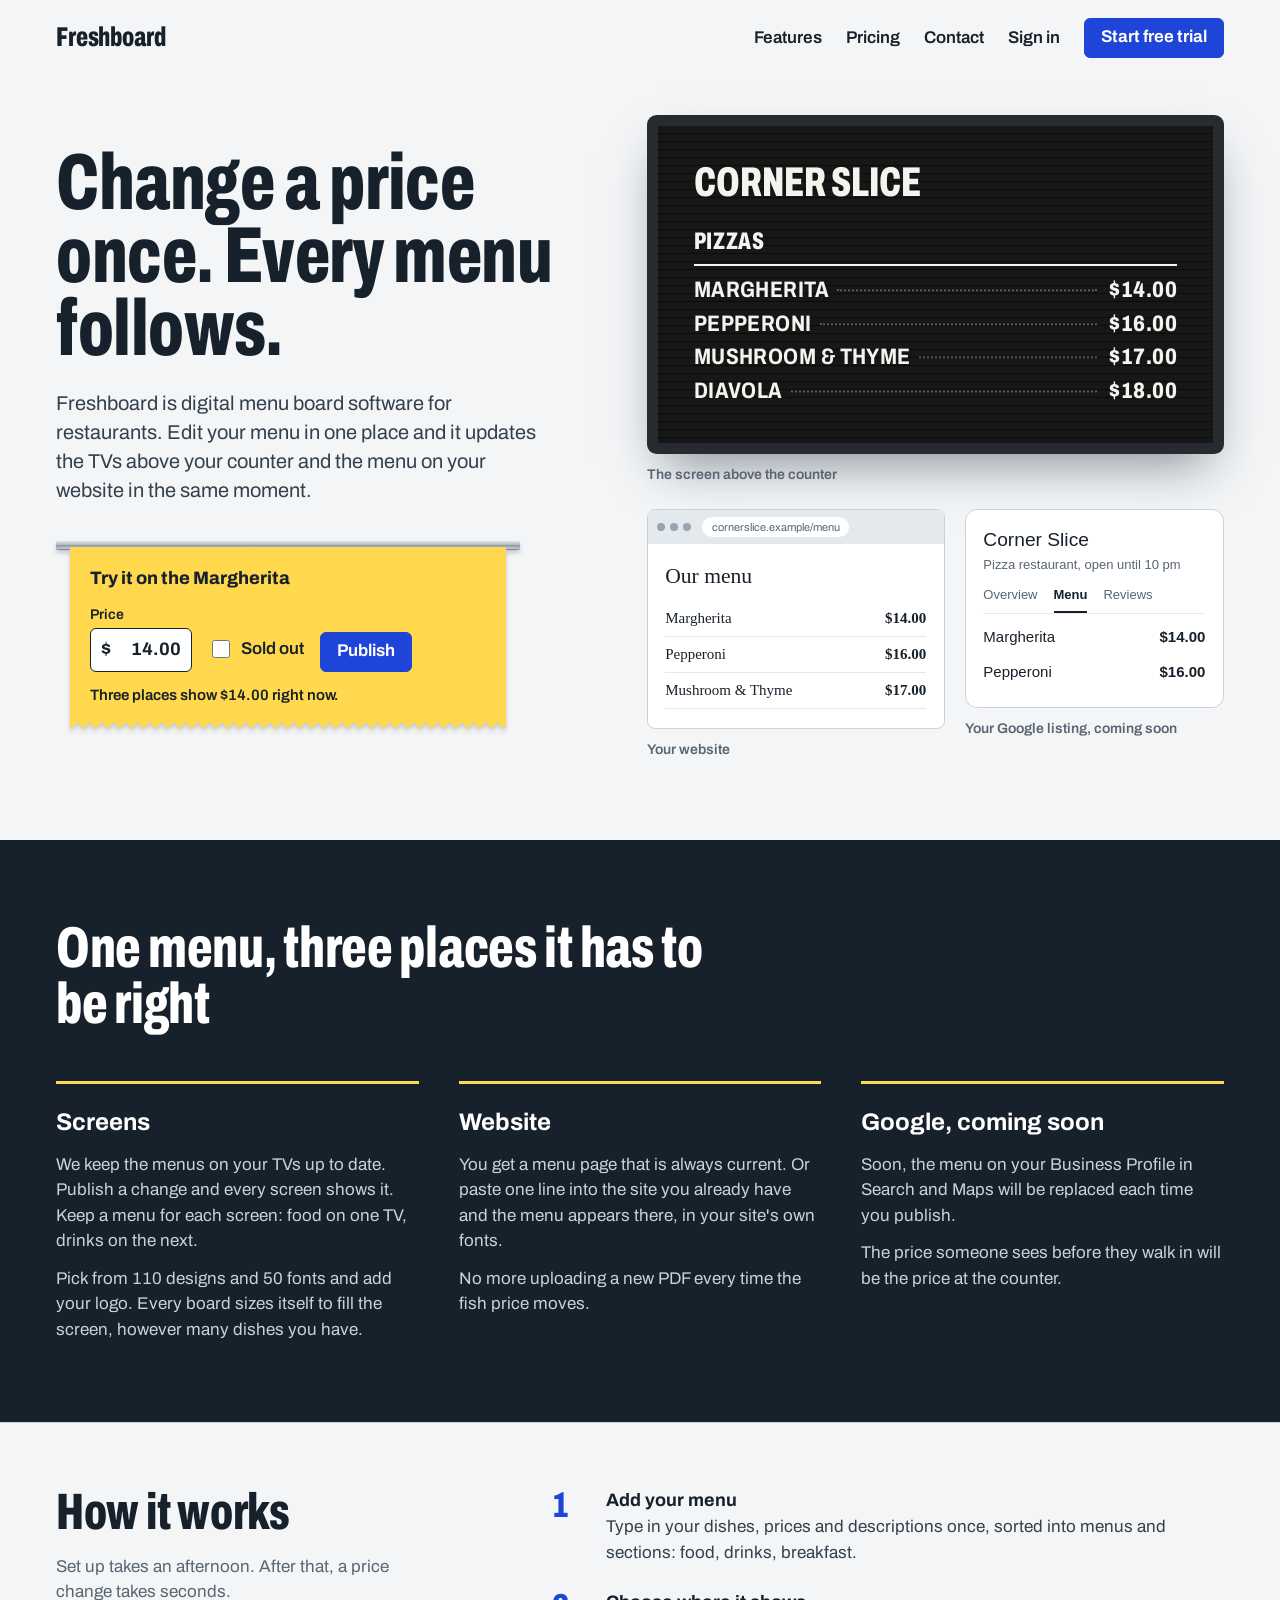
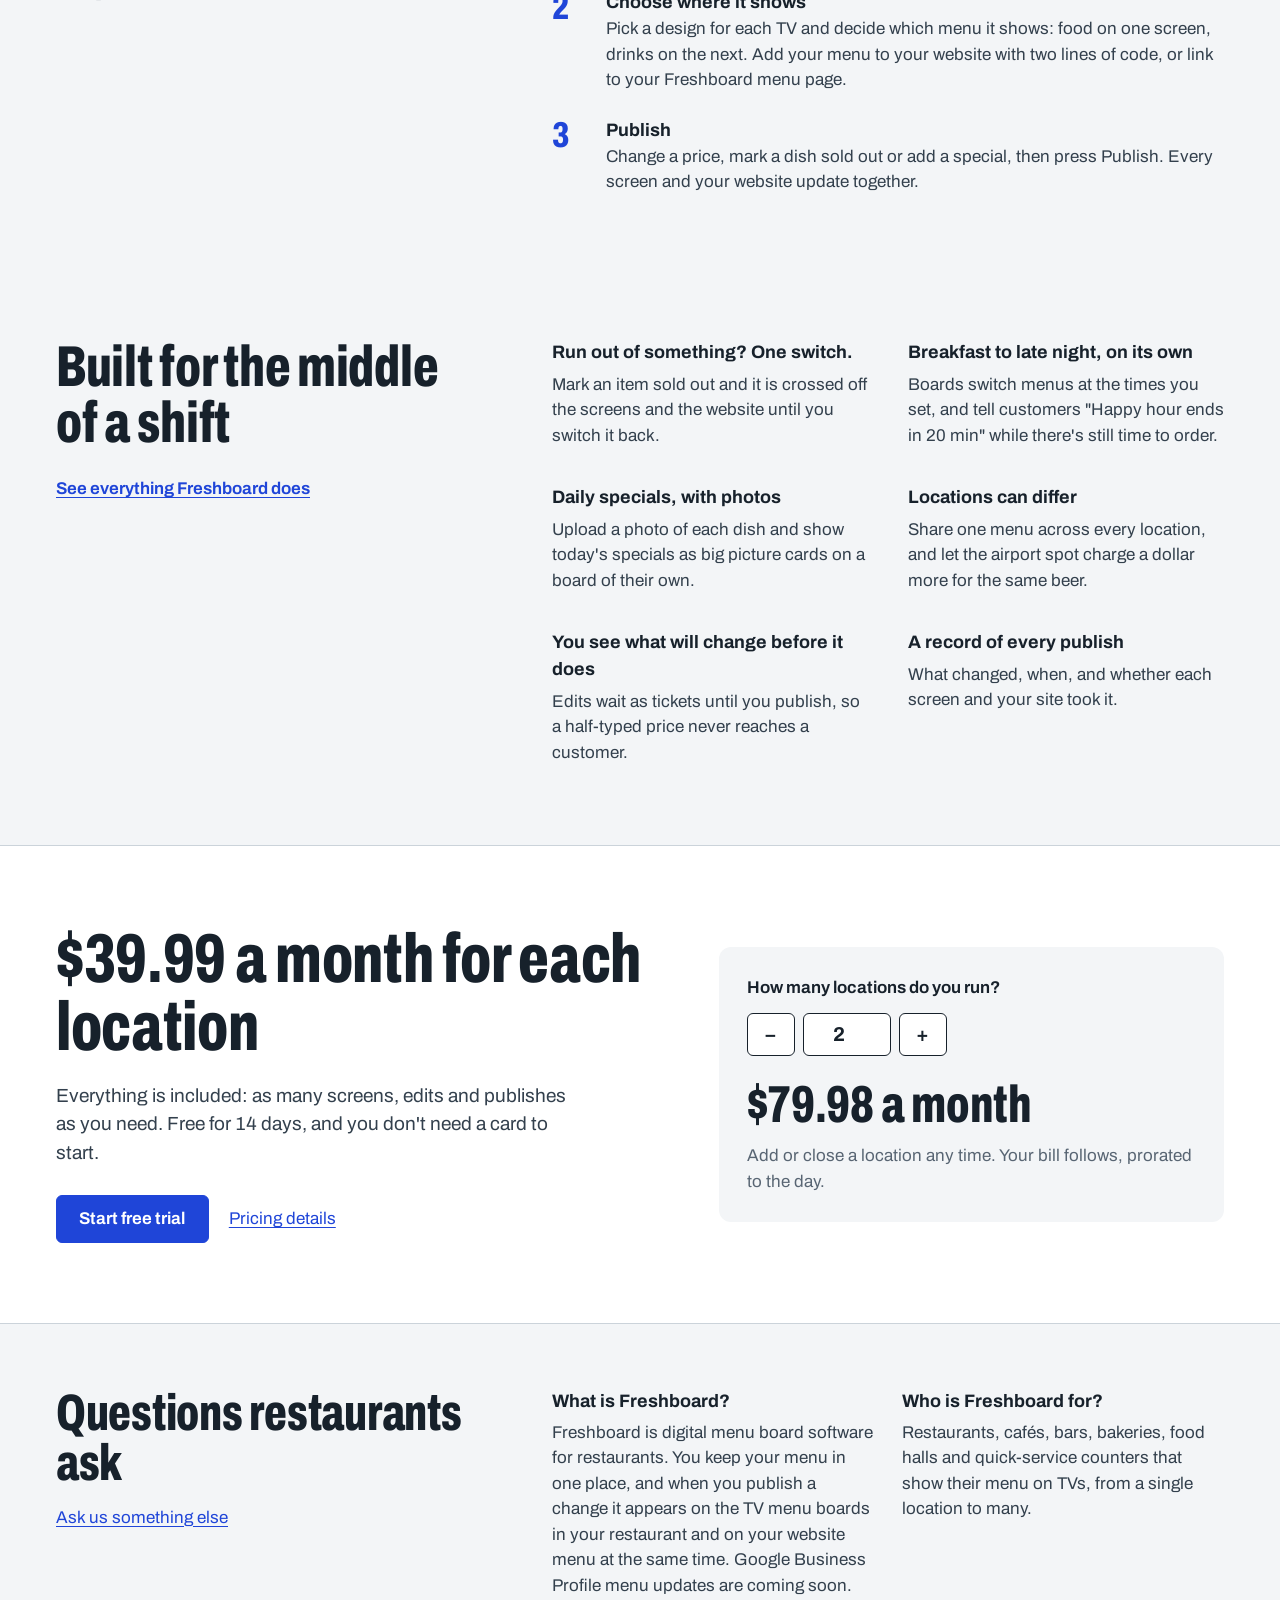
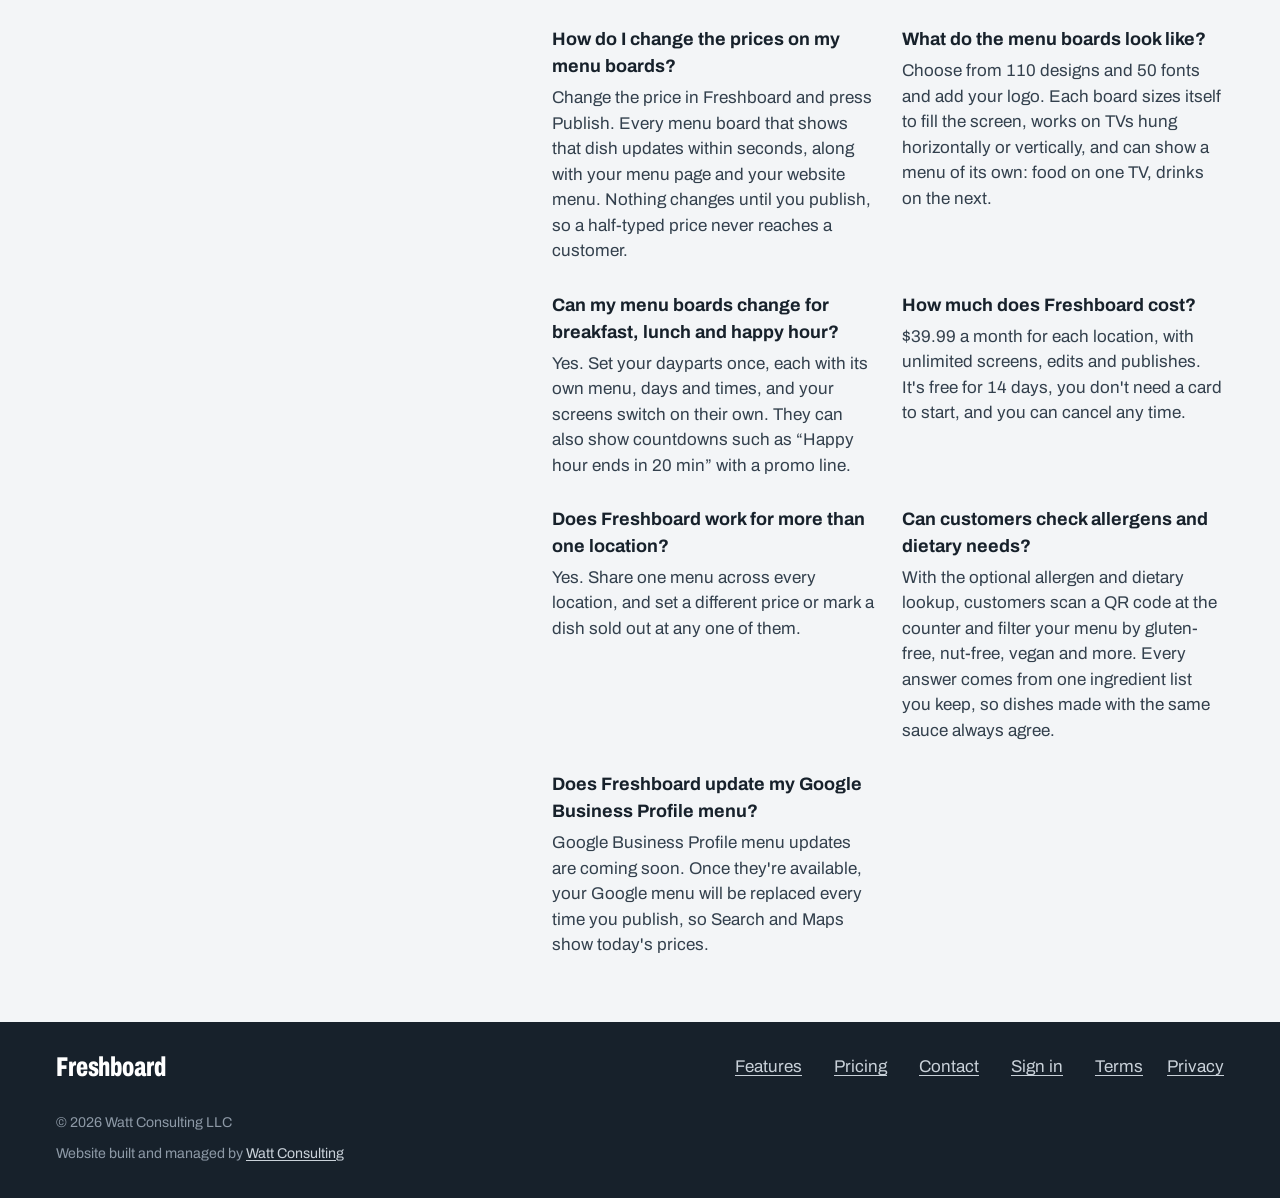
==== index.html @ 60b73bc0 "Footer: website built and managed by Watt Consulting" ====
<!doctype html>
<html lang="en">
<head>
  <meta charset="utf-8">
  <meta name="viewport" content="width=device-width, initial-scale=1">
  <title>Freshboard: Digital Menu Board Software for Restaurants</title>
  <meta name="description" content="Freshboard is digital menu board software for restaurants. Edit your menu once and your TV menu boards and website menu update together. Free for 14 days.">
  <meta name="robots" content="index, follow, max-image-preview:large, max-snippet:-1">
  <link rel="canonical" href="https://freshboard.org/">
  <meta name="theme-color" content="#17212B">
  <meta property="og:type" content="website">
  <meta property="og:site_name" content="Freshboard">
  <meta property="og:locale" content="en_US">
  <meta property="og:url" content="https://freshboard.org/">
  <meta property="og:title" content="Freshboard: Digital Menu Board Software for Restaurants">
  <meta property="og:description" content="Freshboard is digital menu board software for restaurants. Edit your menu once and your TV menu boards and website menu update together. Free for 14 days.">
  <meta property="og:image" content="https://freshboard.org/og-image.png">
  <meta property="og:image:width" content="1200">
  <meta property="og:image:height" content="630">
  <meta property="og:image:alt" content="Freshboard. Change a price once. Every menu follows. Digital menu board software for restaurants.">
  <meta name="twitter:card" content="summary_large_image">
  <meta name="twitter:title" content="Freshboard: Digital Menu Board Software for Restaurants">
  <meta name="twitter:description" content="Freshboard is digital menu board software for restaurants. Edit your menu once and your TV menu boards and website menu update together. Free for 14 days.">
  <meta name="twitter:image" content="https://freshboard.org/og-image.png">
  <link rel="icon" href="/favicon.svg" type="image/svg+xml">
  <link rel="icon" href="/favicon-48.png" type="image/png" sizes="48x48">
  <link rel="apple-touch-icon" href="/apple-touch-icon.png">
  <link rel="preconnect" href="https://fonts.googleapis.com">
  <link rel="preconnect" href="https://fonts.gstatic.com" crossorigin>
  <link href="https://fonts.googleapis.com/css2?family=Archivo:wdth,wght@62..125,100..900&display=swap" rel="stylesheet">
  <link rel="stylesheet" href="/styles.css?v=20261019b">
  <script type="application/ld+json">
{
 "@context": "https://schema.org",
 "@graph": [
  {
   "@type": [
    "WebPage",
    "FAQPage"
   ],
   "@id": "https://freshboard.org/#webpage",
   "url": "https://freshboard.org/",
   "name": "Freshboard: Digital Menu Board Software for Restaurants",
   "description": "Freshboard is digital menu board software for restaurants. Edit your menu once and your TV menu boards and website menu update together. Free for 14 days.",
   "isPartOf": {
    "@id": "https://freshboard.org/#website"
   },
   "inLanguage": "en-US",
   "mainEntity": [
    {
     "@type": "Question",
     "name": "What is Freshboard?",
     "acceptedAnswer": {
      "@type": "Answer",
      "text": "Freshboard is digital menu board software for restaurants. You keep your menu in one place, and when you publish a change it appears on the TV menu boards in your restaurant and on your website menu at the same time. Google Business Profile menu updates are coming soon."
     }
    },
    {
     "@type": "Question",
     "name": "Who is Freshboard for?",
     "acceptedAnswer": {
      "@type": "Answer",
      "text": "Restaurants, cafés, bars, bakeries, food halls and quick-service counters that show their menu on TVs, from a single location to many."
     }
    },
    {
     "@type": "Question",
     "name": "How do I change the prices on my menu boards?",
     "acceptedAnswer": {
      "@type": "Answer",
      "text": "Change the price in Freshboard and press Publish. Every menu board that shows that dish updates within seconds, along with your menu page and your website menu. Nothing changes until you publish, so a half-typed price never reaches a customer."
     }
    },
    {
     "@type": "Question",
     "name": "What do the menu boards look like?",
     "acceptedAnswer": {
      "@type": "Answer",
      "text": "Choose from 110 designs and 50 fonts and add your logo. Each board sizes itself to fill the screen, works on TVs hung horizontally or vertically, and can show a menu of its own: food on one TV, drinks on the next."
     }
    },
    {
     "@type": "Question",
     "name": "Can my menu boards change for breakfast, lunch and happy hour?",
     "acceptedAnswer": {
      "@type": "Answer",
      "text": "Yes. Set your dayparts once, each with its own menu, days and times, and your screens switch on their own. They can also show countdowns such as “Happy hour ends in 20 min” with a promo line."
     }
    },
    {
     "@type": "Question",
     "name": "How much does Freshboard cost?",
     "acceptedAnswer": {
      "@type": "Answer",
      "text": "$39.99 a month for each location, with unlimited screens, edits and publishes. It's free for 14 days, you don't need a card to start, and you can cancel any time."
     }
    },
    {
     "@type": "Question",
     "name": "Does Freshboard work for more than one location?",
     "acceptedAnswer": {
      "@type": "Answer",
      "text": "Yes. Share one menu across every location, and set a different price or mark a dish sold out at any one of them."
     }
    },
    {
     "@type": "Question",
     "name": "Can customers check allergens and dietary needs?",
     "acceptedAnswer": {
      "@type": "Answer",
      "text": "With the optional allergen and dietary lookup, customers scan a QR code at the counter and filter your menu by gluten-free, nut-free, vegan and more. Every answer comes from one ingredient list you keep, so dishes made with the same sauce always agree."
     }
    },
    {
     "@type": "Question",
     "name": "Does Freshboard update my Google Business Profile menu?",
     "acceptedAnswer": {
      "@type": "Answer",
      "text": "Google Business Profile menu updates are coming soon. Once they're available, your Google menu will be replaced every time you publish, so Search and Maps show today's prices."
     }
    }
   ],
   "about": {
    "@id": "https://freshboard.org/#software"
   }
  },
  {
   "@type": "Organization",
   "@id": "https://freshboard.org/#organization",
   "name": "Freshboard",
   "legalName": "Watt Consulting LLC",
   "url": "https://freshboard.org/",
   "logo": "https://freshboard.org/icon-512.png",
   "email": "ryan@wattconsulting.net",
   "address": {
    "@type": "PostalAddress",
    "addressRegion": "WA",
    "addressCountry": "US"
   },
   "contactPoint": {
    "@type": "ContactPoint",
    "contactType": "customer support",
    "email": "ryan@wattconsulting.net",
    "availableLanguage": "en"
   }
  },
  {
   "@type": "WebSite",
   "@id": "https://freshboard.org/#website",
   "url": "https://freshboard.org/",
   "name": "Freshboard",
   "inLanguage": "en-US",
   "publisher": {
    "@id": "https://freshboard.org/#organization"
   }
  },
  {
   "@type": "SoftwareApplication",
   "@id": "https://freshboard.org/#software",
   "name": "Freshboard",
   "url": "https://freshboard.org/",
   "applicationCategory": "BusinessApplication",
   "applicationSubCategory": "Digital menu board software",
   "operatingSystem": "Web browser",
   "installUrl": "https://app.freshboard.org/app?signup",
   "description": "Digital menu board software for restaurants: edit your menu once and publish it to your TV menu boards and your website together.",
   "featureList": [
    "Menu boards on any TV, horizontal or vertical",
    "110 designs and 50 fonts, with your logo",
    "Breakfast, lunch, happy hour and late-night dayparts with countdowns",
    "Daily specials boards with photos",
    "Website menu page and embed",
    "Different prices and sold-out items per location",
    "Allergen and dietary lookup by QR code (add-on)",
    "Menu A/B testing on screens (add-on)",
    "Social post drafting (add-on)",
    "Google Business Profile menu updates (coming soon)"
   ],
   "offers": [
    {
     "@type": "Offer",
     "name": "Freshboard, per location",
     "price": "39.99",
     "priceCurrency": "USD",
     "url": "https://freshboard.org/pricing.html",
     "description": "Per location, billed monthly, after a 14-day free trial with no card needed. Unlimited screens, edits and publishes.",
     "priceSpecification": {
      "@type": "UnitPriceSpecification",
      "price": "39.99",
      "priceCurrency": "USD",
      "billingDuration": "P1M",
      "unitText": "location"
     }
    }
   ],
   "publisher": {
    "@id": "https://freshboard.org/#organization"
   }
  }
 ]
}
  </script>
</head>
<body>
  <header class="site-head">
    <div class="wrap">
      <a class="brand display" href="/">Freshboard</a>
      <nav aria-label="Main">
        <a href="/features.html">Features</a>
        <a href="/pricing.html">Pricing</a>
        <a href="/contact.html">Contact</a>
        <a href="https://app.freshboard.org/app">Sign in</a>
        <a class="btn btn-primary" href="https://app.freshboard.org/app?signup">Start free trial</a>
      </nav>
    </div>
  </header>

  <main>
    <section class="hero">
      <div class="wrap hero-grid">
        <div class="hero-copy">
          <h1 class="display">Change a price once. Every menu follows.</h1>
          <p class="hero-lede">Freshboard is digital menu board software for restaurants. Edit your menu in one place and it updates the TVs above your counter and the menu on your website in the same moment.</p>

          <form class="try" id="try">
            <div class="try-rail" aria-hidden="true"></div>
            <div class="try-ticket">
              <h2>Try it on the Margherita</h2>
              <div class="try-fields">
                <label class="try-price">
                  <span>Price</span>
                  <span class="try-box"><span aria-hidden="true">$</span><input id="try-price" inputmode="decimal" value="14.00" autocomplete="off"></span>
                </label>
                <label class="try-check"><input type="checkbox" id="try-out"> <span>Sold out</span></label>
                <button class="btn btn-primary" type="submit">Publish</button>
              </div>
              <p class="try-status" id="try-status" role="status">Three places show $14.00 right now.</p>
            </div>
          </form>
        </div>

        <div class="stage" aria-label="Preview of the three places a menu appears">
          <figure class="surface tv">
            <div class="tv-screen">
              <p class="tv-head">Corner Slice</p>
              <p class="tv-sec">Pizzas</p>
              <ul>
                <li data-demo="row"><span>Margherita</span><i></i><b data-demo="price">$14.00</b></li>
                <li><span>Pepperoni</span><i></i><b>$16.00</b></li>
                <li><span>Mushroom &amp; Thyme</span><i></i><b>$17.00</b></li>
                <li><span>Diavola</span><i></i><b>$18.00</b></li>
              </ul>
            </div>
            <figcaption>The screen above the counter</figcaption>
          </figure>

          <figure class="surface site">
            <div class="site-frame">
              <div class="site-bar"><span></span><span></span><span></span><em>cornerslice.example/menu</em></div>
              <div class="site-page">
                <p class="site-title">Our menu</p>
                <ul>
                  <li data-demo="row"><span>Margherita</span><b data-demo="price">$14.00</b></li>
                  <li><span>Pepperoni</span><b>$16.00</b></li>
                  <li><span>Mushroom &amp; Thyme</span><b>$17.00</b></li>
                </ul>
              </div>
            </div>
            <figcaption>Your website</figcaption>
          </figure>

          <figure class="surface listing">
            <div class="listing-card">
              <p class="listing-name">Corner Slice</p>
              <p class="listing-kind">Pizza restaurant, open until 10 pm</p>
              <p class="listing-tabs"><span>Overview</span><span class="on">Menu</span><span>Reviews</span></p>
              <ul>
                <li data-demo="row"><span>Margherita</span><b data-demo="price">$14.00</b></li>
                <li><span>Pepperoni</span><b>$16.00</b></li>
              </ul>
            </div>
            <figcaption>Your Google listing, coming soon</figcaption>
          </figure>
        </div>
      </div>
    </section>

    <section class="channels" id="channels">
      <div class="wrap">
        <h2 class="display">One menu, three places it has to be right</h2>
        <div class="channel-grid">
          <article>
            <h3>Screens</h3>
            <p>We keep the menus on your TVs up to date. Publish a change and every screen shows it. Keep a menu for each screen: food on one TV, drinks on the next.</p>
            <p>Pick from 110 designs and 50 fonts and add your logo. Every board sizes itself to fill the screen, however many dishes you have.</p>
          </article>
          <article>
            <h3>Website</h3>
            <p>You get a menu page that is always current. Or paste one line into the site you already have and the menu appears there, in your site's own fonts.</p>
            <p>No more uploading a new PDF every time the fish price moves.</p>
          </article>
          <article>
            <h3>Google, coming soon</h3>
            <p>Soon, the menu on your Business Profile in Search and Maps will be replaced each time you publish.</p>
            <p>The price someone sees before they walk in will be the price at the counter.</p>
          </article>
        </div>
      </div>
    </section>

    <section class="topic how" id="how-it-works">
      <div class="wrap topic-grid">
        <div>
          <h2 class="display">How it works</h2>
          <p class="aside">Set up takes an afternoon. After that, a price change takes seconds.</p>
        </div>
        <ol class="steps">
          <li><strong>Add your menu</strong><span>Type in your dishes, prices and descriptions once, sorted into menus and sections: food, drinks, breakfast.</span></li>
          <li><strong>Choose where it shows</strong><span>Pick a design for each TV and decide which menu it shows: food on one screen, drinks on the next. Add your menu to your website with two lines of code, or link to your Freshboard menu page.</span></li>
          <li><strong>Publish</strong><span>Change a price, mark a dish sold out or add a special, then press Publish. Every screen and your website update together.</span></li>
        </ol>
      </div>
    </section>

    <section class="details">
      <div class="wrap details-grid">
        <div>
          <h2 class="display">Built for the middle of a shift</h2>
          <p class="details-more"><a href="/features.html">See everything Freshboard does</a></p>
        </div>
        <dl>
          <div>
            <dt>Run out of something? One switch.</dt>
            <dd>Mark an item sold out and it is crossed off the screens and the website until you switch it back.</dd>
          </div>
          <div>
            <dt>Breakfast to late night, on its own</dt>
            <dd>Boards switch menus at the times you set, and tell customers "Happy hour ends in 20 min" while there's still time to order.</dd>
          </div>
          <div>
            <dt>Daily specials, with photos</dt>
            <dd>Upload a photo of each dish and show today's specials as big picture cards on a board of their own.</dd>
          </div>
          <div>
            <dt>Locations can differ</dt>
            <dd>Share one menu across every location, and let the airport spot charge a dollar more for the same beer.</dd>
          </div>
          <div>
            <dt>You see what will change before it does</dt>
            <dd>Edits wait as tickets until you publish, so a half-typed price never reaches a customer.</dd>
          </div>
          <div>
            <dt>A record of every publish</dt>
            <dd>What changed, when, and whether each screen and your site took it.</dd>
          </div>
        </dl>
      </div>
    </section>

    <section class="pricing" id="pricing">
      <div class="wrap pricing-grid">
        <div>
          <h2 class="display">$39.99 a month for each location</h2>
          <p class="pricing-lede">Everything is included: as many screens, edits and publishes as you need. Free for 14 days, and you don't need a card to start.</p>
          <div class="pricing-actions">
            <a class="btn btn-primary btn-large" href="https://app.freshboard.org/app?signup">Start free trial</a>
            <a href="/pricing.html">Pricing details</a>
          </div>
        </div>
        <div class="calc">
          <label for="calc-count">How many locations do you run?</label>
          <div class="calc-row">
            <button type="button" class="btn" id="calc-less" aria-label="One fewer location">&minus;</button>
            <input id="calc-count" type="number" min="1" max="500" value="2" inputmode="numeric">
            <button type="button" class="btn" id="calc-more" aria-label="One more location">+</button>
          </div>
          <p class="calc-total display" id="calc-total" role="status"></p>
          <p class="muted">Add or close a location any time. Your bill follows, prorated to the day.</p>
        </div>
      </div>
    </section>
    <section class="topic faq" id="questions">
      <div class="wrap topic-grid">
        <div>
          <h2 class="display">Questions restaurants ask</h2>
          <p class="aside"><a href="/contact.html">Ask us something else</a></p>
        </div>
        <dl>
          <div>
            <dt>What is Freshboard?</dt>
            <dd>Freshboard is digital menu board software for restaurants. You keep your menu in one place, and when you publish a change it appears on the TV menu boards in your restaurant and on your website menu at the same time. Google Business Profile menu updates are coming soon.</dd>
          </div>
          <div>
            <dt>Who is Freshboard for?</dt>
            <dd>Restaurants, cafés, bars, bakeries, food halls and quick-service counters that show their menu on TVs, from a single location to many.</dd>
          </div>
          <div>
            <dt>How do I change the prices on my menu boards?</dt>
            <dd>Change the price in Freshboard and press Publish. Every menu board that shows that dish updates within seconds, along with your menu page and your website menu. Nothing changes until you publish, so a half-typed price never reaches a customer.</dd>
          </div>
          <div>
            <dt>What do the menu boards look like?</dt>
            <dd>Choose from 110 designs and 50 fonts and add your logo. Each board sizes itself to fill the screen, works on TVs hung horizontally or vertically, and can show a menu of its own: food on one TV, drinks on the next.</dd>
          </div>
          <div>
            <dt>Can my menu boards change for breakfast, lunch and happy hour?</dt>
            <dd>Yes. Set your dayparts once, each with its own menu, days and times, and your screens switch on their own. They can also show countdowns such as “Happy hour ends in 20 min” with a promo line.</dd>
          </div>
          <div>
            <dt>How much does Freshboard cost?</dt>
            <dd>$39.99 a month for each location, with unlimited screens, edits and publishes. It's free for 14 days, you don't need a card to start, and you can cancel any time.</dd>
          </div>
          <div>
            <dt>Does Freshboard work for more than one location?</dt>
            <dd>Yes. Share one menu across every location, and set a different price or mark a dish sold out at any one of them.</dd>
          </div>
          <div>
            <dt>Can customers check allergens and dietary needs?</dt>
            <dd>With the optional allergen and dietary lookup, customers scan a QR code at the counter and filter your menu by gluten-free, nut-free, vegan and more. Every answer comes from one ingredient list you keep, so dishes made with the same sauce always agree.</dd>
          </div>
          <div>
            <dt>Does Freshboard update my Google Business Profile menu?</dt>
            <dd>Google Business Profile menu updates are coming soon. Once they're available, your Google menu will be replaced every time you publish, so Search and Maps show today's prices.</dd>
          </div>
        </dl>
      </div>
    </section>
  </main>

  <footer class="site-foot">
    <div class="wrap">
      <span class="brand display">Freshboard</span>
      <a href="/features.html">Features</a>
      <a href="/pricing.html">Pricing</a>
      <a href="/contact.html">Contact</a>
      <a href="https://app.freshboard.org/app">Sign in</a>
      <span class="legal-links"><a href="/terms.html">Terms</a><a href="/privacy.html">Privacy</a></span>
      <small>&copy; 2026 Watt Consulting LLC</small>
      <small class="credit">Website built and managed by <a href="https://www.wattconsulting.net/">Watt Consulting</a></small>
    </div>
  </footer>

  <script>
    // The try-it ticket in the hero, and the pricing calculator.
    (function () {
      'use strict';
      var fmt = function (cents) { return '$' + (cents / 100).toFixed(2); };

      var form = document.getElementById('try');
      var priceInput = document.getElementById('try-price');
      var outInput = document.getElementById('try-out');
      var status = document.getElementById('try-status');
      var live = { price: 1400, out: false };

      function draft() {
        var text = priceInput.value.replace(/[^\d.]/g, '');
        var price = /^\d{1,3}(\.\d{0,2})?$/.test(text) ? Math.round(parseFloat(text) * 100) : null;
        return { price: price, out: outInput.checked };
      }
      function describe() {
        var next = draft();
        if (next.price === null) { status.textContent = 'Enter a price like 15.50.'; return; }
        if (next.price === live.price && next.out === live.out) {
          status.textContent = live.out ? 'Three places show it as sold out right now.' : 'Three places show ' + fmt(live.price) + ' right now.';
        } else {
          status.textContent = 'Your change is waiting. Nothing has moved yet. Press Publish.';
        }
      }
      form.addEventListener('submit', function (event) {
        event.preventDefault();
        var next = draft();
        if (next.price === null) { describe(); priceInput.focus(); return; }
        if (next.price === live.price && next.out === live.out) { status.textContent = 'Change the price or mark it sold out first.'; return; }
        live = next;
        priceInput.value = (live.price / 100).toFixed(2);
        document.querySelectorAll('[data-demo="price"]').forEach(function (node) {
          node.textContent = live.out ? 'Sold out' : fmt(live.price);
          node.classList.remove('is-flash');
          void node.offsetWidth; // restart the highlight
          node.classList.add('is-flash');
        });
        document.querySelectorAll('[data-demo="row"]').forEach(function (row) { row.classList.toggle('is-out', live.out); });
        status.textContent = 'Published. Every place your menu appears changed together.';
      });
      priceInput.addEventListener('input', describe);
      outInput.addEventListener('change', describe);

      var count = document.getElementById('calc-count');
      var total = document.getElementById('calc-total');
      var unit = 3999; // $39.99 a location, in cents

      function draw() {
        var n = Math.max(1, Math.min(500, parseInt(count.value, 10) || 1));
        total.textContent = '$' + (n * unit / 100).toLocaleString('en-US', { minimumFractionDigits: 2, maximumFractionDigits: 2 }) + ' a month';
        return n;
      }
      document.getElementById('calc-less').addEventListener('click', function () { count.value = Math.max(1, draw() - 1); draw(); });
      document.getElementById('calc-more').addEventListener('click', function () { count.value = Math.min(500, draw() + 1); draw(); });
      count.addEventListener('input', draw);
      count.addEventListener('blur', function () { count.value = draw(); });
      draw();
    })();
  </script>
</body>
</html>
---- styles.css ----
/* Freshboard website: one stylesheet for every page.
   Publishing: changes pushed to the main branch on GitHub (watt425228/freshboard-website)
   go live on freshboard.org by themselves; Hostinger deploys each push. */

/* The palette comes from a kitchen pass: stainless steel, white ticket paper,
   the yellow copy of an order ticket, and ballpoint blue. */
:root {
  --steel-0: #F3F5F7; --steel-1: #E4E9ED; --steel-2: #CBD3DA; --steel-3: #98A4B0; --steel-4: #586573;
  --ink: #17212B; --paper: #FFFFFF; --ticket: #FFD84D; --pen: #1F45D8; --pen-deep: #1836AC;
  --font: "Archivo", "Avenir Next", "Helvetica Neue", Arial, sans-serif;
  --font-display: "Archivo", "Avenir Next Condensed", "Arial Narrow", "Helvetica Neue", sans-serif;
}
*, *::before, *::after { box-sizing: border-box; }
html { -webkit-text-size-adjust: 100%; scroll-behavior: smooth; }
body { margin: 0; background: var(--steel-0); color: var(--ink); font: 17px/1.5 var(--font); font-variant-numeric: tabular-nums; }
/* Short pages keep the footer at the bottom of the window. */
body { min-height: 100vh; display: flex; flex-direction: column; }
main { flex: 1; }
h1, h2, h3, p { margin: 0; }
a { color: var(--pen); text-underline-offset: 0.15em; }
a:hover { color: var(--pen-deep); }
:focus-visible { outline: 3px solid var(--pen); outline-offset: 2px; }
.display { font-family: var(--font-display); font-stretch: 68%; font-weight: 800; line-height: 0.98; letter-spacing: -0.005em; }
.muted { color: var(--steel-4); }
.wrap { max-width: 76rem; margin: 0 auto; padding: 0 1.5rem; }

.btn { display: inline-flex; align-items: center; justify-content: center; gap: 0.4rem; padding: 0.55rem 1rem; border: 1.5px solid var(--ink); border-radius: 6px; background: var(--paper); color: var(--ink); font: inherit; font-weight: 650; line-height: 1.2; text-decoration: none; white-space: nowrap; cursor: pointer; }
.btn:hover { background: var(--steel-1); color: var(--ink); }
.btn-primary { background: var(--pen); border-color: var(--pen); color: #fff; }
.btn-primary:hover { background: var(--pen-deep); border-color: var(--pen-deep); color: #fff; }
.btn-large { padding: 0.8rem 1.4rem; font-size: 1.0625rem; }

/* header */
.brand { font-size: 1.7rem; color: var(--ink); text-decoration: none; }
.site-head .wrap { display: flex; align-items: center; justify-content: space-between; gap: 1.5rem; padding-top: 1.1rem; padding-bottom: 1.1rem; }
.site-head nav { display: flex; align-items: center; gap: 1.5rem; }
.site-head nav a:not(.btn) { color: var(--ink); text-decoration: none; font-weight: 600; }
.site-head nav a:not(.btn):hover { text-decoration: underline; }

/* hero */
.hero { padding: 2.5rem 0 5rem; }
.hero-grid { display: grid; grid-template-columns: minmax(0, 1fr) minmax(0, 1.08fr); gap: 3.5rem; align-items: center; }
.hero h1 { font-size: clamp(3rem, 6.2vw, 5.6rem); line-height: 0.92; max-width: 8.5em; }
.hero-lede { font-size: 1.25rem; line-height: 1.45; max-width: 31rem; margin-top: 1.5rem; color: #33404D; }

/* The try-it form is an order ticket hanging from a rail. */
.try { margin-top: 2.25rem; max-width: 29rem; filter: drop-shadow(0 3px 2px rgba(23, 33, 43, 0.2)); }
.try-rail { height: 9px; background: linear-gradient(#DDE2E7, #B4BDC6 45%, #8F9AA6 55%, #C7CED5); border-bottom: 1px solid #7C8794; border-radius: 2px; }
.try-ticket {
  --tooth: 6px;
  background: var(--ticket); margin: -3px 0.9rem 0; padding: 1.1rem 1.25rem calc(1rem + var(--tooth));
  -webkit-mask: conic-gradient(from -45deg at bottom, #0000, #000 1deg 89deg, #0000 90deg) 50% / calc(2 * var(--tooth)) 100%;
  mask: conic-gradient(from -45deg at bottom, #0000, #000 1deg 89deg, #0000 90deg) 50% / calc(2 * var(--tooth)) 100%;
}
.try h2 { font-size: 1.125rem; font-weight: 750; }
.try-fields { display: flex; align-items: flex-end; gap: 1rem; flex-wrap: wrap; margin-top: 0.75rem; }
.try-price { display: grid; gap: 0.2rem; font-size: 0.875rem; font-weight: 600; }
.try-box { display: flex; align-items: center; gap: 0.2rem; background: #fff; border: 1.5px solid var(--ink); border-radius: 6px; padding: 0 0.6rem; font-size: 1.125rem; font-weight: 700; }
.try-box:focus-within { outline: 3px solid var(--pen); outline-offset: 2px; }
.try-box input { border: 0; outline: 0; background: none; font: inherit; width: 4.2rem; padding: 0.45rem 0; text-align: right; color: var(--ink); }
.try-check { display: flex; align-items: center; gap: 0.45rem; font-weight: 600; padding-bottom: 0.6rem; }
.try-check input { width: 1.15rem; height: 1.15rem; accent-color: var(--ink); }
.try-status { margin-top: 0.8rem; font-size: 0.9375rem; font-weight: 600; min-height: 1.5em; }

/* the three places a menu appears */
.stage { display: grid; grid-template-columns: 1.15fr 1fr; gap: 1.5rem 1.25rem; }
.surface { margin: 0; }
.surface figcaption { margin-top: 0.6rem; font-size: 0.875rem; font-weight: 600; color: var(--steel-4); }
.surface ul { list-style: none; margin: 0; padding: 0; }
.surface li { display: flex; align-items: baseline; gap: 0.5rem; }
.surface li b { margin-left: auto; white-space: nowrap; border-radius: 3px; padding: 0 0.2em; margin-right: -0.2em; }
[data-demo="row"].is-out span { text-decoration: line-through; opacity: 0.55; }
.is-flash { animation: flash 1.8s ease-out 1; }
@keyframes flash { 0%, 35% { background: var(--ticket); color: #111; } 100% { background: transparent; } }
.tv { grid-column: 1 / -1; }
.tv-screen {
  background: repeating-linear-gradient(#171717 0, #171717 7px, #0B0B0B 7px, #0B0B0B 8px);
  color: #F4F4EE; border: 0.7rem solid #262B31; border-radius: 0.6rem;
  box-shadow: 0 1.5rem 3rem -1rem rgba(23, 33, 43, 0.5);
  padding: clamp(1.25rem, 3vw, 2.25rem); font-family: var(--font-display); text-transform: uppercase;
  aspect-ratio: 16 / 9; display: flex; flex-direction: column;
}
.tv-head { font-size: clamp(1.5rem, 3.4vw, 2.6rem); font-weight: 800; font-stretch: 66%; line-height: 1; }
.tv-sec { font-size: clamp(1rem, 2vw, 1.5rem); font-weight: 800; font-stretch: 68%; letter-spacing: 0.03em; border-bottom: 2px solid #F4F4EE; padding-bottom: 0.2em; margin: 0.8em 0 0.3em; }
.tv-screen ul { flex: 1; display: grid; align-content: space-evenly; }
.tv-screen li { font-size: clamp(0.95rem, 1.9vw, 1.4rem); font-weight: 700; font-stretch: 82%; letter-spacing: 0.02em; }
.tv-screen li i { flex: 1; border-bottom: 2px dotted rgba(244, 244, 238, 0.3); transform: translateY(-0.25em); }
.tv-screen li b { font-weight: 800; margin-left: 0; }
.site-frame { background: #fff; border: 1px solid var(--steel-2); border-radius: 8px; overflow: hidden; }
.site-bar { display: flex; align-items: center; gap: 0.3rem; background: var(--steel-1); padding: 0.45rem 0.6rem; }
.site-bar span { width: 0.5rem; height: 0.5rem; border-radius: 50%; background: var(--steel-3); }
.site-bar em { font-style: normal; font-size: 0.6875rem; color: var(--steel-4); background: #fff; border-radius: 99px; padding: 0.1rem 0.6rem; margin-left: 0.4rem; overflow: hidden; text-overflow: ellipsis; white-space: nowrap; }
.site-page { padding: 1rem 1.1rem 1.2rem; font-family: Georgia, "Times New Roman", serif; }
.site-title { font-size: 1.35rem; margin-bottom: 0.5rem; }
.site-page li { padding: 0.4rem 0; border-bottom: 1px solid var(--steel-1); font-size: 0.9375rem; }
.listing-card { background: #fff; border: 1px solid var(--steel-2); border-radius: 12px; padding: 1rem 1.1rem 1.1rem; font-family: "Helvetica Neue", Arial, sans-serif; }
.listing-name { font-size: 1.2rem; font-weight: 500; }
.listing-kind { font-size: 0.8125rem; color: var(--steel-4); }
.listing-tabs { display: flex; gap: 1rem; font-size: 0.8125rem; color: var(--steel-4); border-bottom: 1px solid var(--steel-1); margin: 0.7rem 0 0.3rem; }
.listing-tabs span { padding-bottom: 0.4rem; }
.listing-tabs .on { color: var(--ink); font-weight: 600; border-bottom: 2px solid var(--ink); }
.listing-card li { padding: 0.4rem 0; font-size: 0.9375rem; }

/* where it goes */
.channels { background: var(--ink); color: #fff; padding: 5rem 0; }
.channels h2 { font-size: clamp(2.25rem, 4.5vw, 3.75rem); max-width: 12em; }
.channel-grid { display: grid; grid-template-columns: repeat(3, minmax(0, 1fr)); gap: 0 2.5rem; margin-top: 3rem; }
.channel-grid article { border-top: 3px solid var(--ticket); padding-top: 1.25rem; }
.channel-grid h3 { font-size: 1.5rem; margin-bottom: 0.75rem; }
.channel-grid p { color: #C9D1D9; max-width: 24rem; }
.channel-grid p + p { margin-top: 0.75rem; }

/* details */
.details { padding: 5rem 0; }
.details-grid { display: grid; grid-template-columns: minmax(0, 0.8fr) minmax(0, 1.2fr); gap: 3rem; align-items: start; }
.details h2 { font-size: clamp(2.25rem, 4.5vw, 3.75rem); max-width: 7em; }
.details-more { margin-top: 1.5rem; font-weight: 650; }
.details dl { margin: 0; display: grid; grid-template-columns: repeat(2, minmax(0, 1fr)); gap: 2.25rem 2.5rem; }
.details dt { font-weight: 700; font-size: 1.125rem; margin-bottom: 0.35rem; }
.details dd { margin: 0; color: #33404D; }

/* pricing */
.pricing { background: var(--paper); border-top: 1px solid var(--steel-2); padding: 5rem 0; }
.pricing-grid { display: grid; grid-template-columns: minmax(0, 1.2fr) minmax(0, 1fr); gap: 3.5rem; align-items: center; }
.pricing h2 { font-size: clamp(2.5rem, 5.4vw, 4.75rem); max-width: 9em; }
.pricing-lede { font-size: 1.1875rem; max-width: 32rem; margin: 1.25rem 0 1.75rem; color: #33404D; }
.pricing-actions { display: flex; gap: 1.25rem; align-items: center; flex-wrap: wrap; }
.calc { background: var(--steel-0); border-radius: 12px; padding: 1.75rem; }
.calc label { font-weight: 650; }
.calc-row { display: flex; gap: 0.5rem; margin: 0.75rem 0 1.5rem; }
.calc-row .btn { width: 3rem; font-size: 1.25rem; }
.calc-row input { width: 5.5rem; text-align: center; font: inherit; font-size: 1.25rem; font-weight: 700; border: 1.5px solid var(--ink); border-radius: 6px; background: #fff; color: var(--ink); }
.calc-total { font-size: 3.25rem; margin-bottom: 0.75rem; }

/* footer */
.site-foot { background: var(--ink); padding: 2rem 0; }
.site-foot .wrap { display: flex; align-items: center; gap: 2rem; flex-wrap: wrap; }
.site-foot .brand { color: #fff; margin-right: auto; }
.site-foot a { color: #C9D1D9; }
.site-foot small { color: #8D99A6; width: 100%; }
.site-foot .credit { margin-top: -1.5rem; }
.site-foot .credit a { color: #C9D1D9; }

@media (max-width: 62rem) {
  .hero-grid, .details-grid, .pricing-grid { grid-template-columns: 1fr; gap: 2.5rem; }
  .channel-grid { grid-template-columns: 1fr; gap: 2.25rem; }
}
@media (max-width: 40rem) {
  .site-head nav a:not(.btn) { display: none; }
  .hero { padding-top: 1rem; }
  .stage { grid-template-columns: 1fr; }
  .details dl { grid-template-columns: 1fr; }
  .channels, .details, .pricing { padding: 3.5rem 0; }
}
@media (prefers-reduced-motion: reduce) {
  html { scroll-behavior: auto; }
  *, *::before, *::after { animation-duration: 0.01ms !important; transition-duration: 0.01ms !important; }
}

/* ---- inner pages: features, pricing, contact ------------------------------------- */

.site-head nav a[aria-current="page"] { text-decoration: underline; text-decoration-thickness: 2px; }

.page-hero { padding: 3rem 0 3.5rem; }
.page-hero h1 { font-size: clamp(2.75rem, 6vw, 5rem); line-height: 0.94; max-width: 11em; }
.page-hero .lede { font-size: 1.25rem; line-height: 1.45; max-width: 36rem; margin-top: 1.25rem; color: #33404D; }

/* A heading on the left, what it covers on the right. */
.topic { padding: 4rem 0; border-top: 1px solid var(--steel-2); }
.topic-grid { display: grid; grid-template-columns: minmax(0, 0.8fr) minmax(0, 1.2fr); gap: 3rem; align-items: start; }
.topic h2 { font-size: clamp(2rem, 4vw, 3.25rem); max-width: 8em; }
.topic .aside { margin-top: 1rem; color: var(--steel-4); max-width: 22rem; }
.topic dl { margin: 0; display: grid; grid-template-columns: repeat(2, minmax(0, 1fr)); gap: 2rem 2.5rem; }
.topic dt { font-weight: 700; font-size: 1.125rem; margin-bottom: 0.35rem; }
.topic dd { margin: 0; color: #33404D; }

/* The countdown bar, as it appears under a menu on a TV. */
.countdown { display: flex; align-items: baseline; gap: 1rem; flex-wrap: wrap; background: var(--ticket); color: #111; border-radius: 6px; padding: 0.8rem 1.1rem; margin-top: 1.5rem; max-width: 26rem; }
.countdown strong { font-family: var(--font-display); font-stretch: 72%; font-weight: 800; font-size: 1.5rem; line-height: 1; }

/* Add-ons sit on the dark band, like the channels on the home page. */
.addons .lede { color: #C9D1D9; max-width: 36rem; margin-top: 1rem; }

.cta-band { background: var(--ticket); padding: 3.5rem 0; }
.cta-band .wrap { display: flex; align-items: center; justify-content: space-between; gap: 2rem; flex-wrap: wrap; }
.cta-band h2 { font-size: clamp(2rem, 4vw, 3rem); max-width: 14em; color: #111; }

/* pricing page */
.plan { background: var(--paper); border-top: 1px solid var(--steel-2); border-bottom: 1px solid var(--steel-2); padding: 4rem 0; }
.plan-grid { display: grid; grid-template-columns: minmax(0, 1.1fr) minmax(0, 1fr); gap: 3.5rem; align-items: start; }
.plan-title { font-size: clamp(2.5rem, 5.4vw, 4.5rem); max-width: 9em; }
.topic-flush { border-top: 0; }
.included { list-style: none; margin: 1.5rem 0 0; padding: 0; display: grid; gap: 0.6rem; }
.included li { position: relative; padding-left: 1.9rem; }
.included li::before { content: ""; position: absolute; left: 0.15rem; top: 0.42em; width: 0.95rem; height: 0.55rem; border-left: 3px solid var(--pen); border-bottom: 3px solid var(--pen); transform: rotate(-45deg); }
.extras { display: grid; grid-template-columns: repeat(2, minmax(0, 1fr)); gap: 0 2.5rem; margin-top: 2.5rem; }
.extras article { border-top: 3px solid var(--ink); padding-top: 1.1rem; }
.extras h3 { font-size: 1.375rem; margin-bottom: 0.5rem; }
.extras .price { font-family: var(--font-display); font-stretch: 72%; font-weight: 800; font-size: 2rem; line-height: 1; margin: 0.25rem 0 0.75rem; }
.extras p + p { margin-top: 0.6rem; }
.faq dl { margin: 0; display: grid; gap: 1.75rem; max-width: 46rem; }
.faq dt { font-weight: 700; font-size: 1.125rem; margin-bottom: 0.3rem; }
.faq dd { margin: 0; color: #33404D; }

/* contact page: the email address on an order ticket */
.contact-grid { display: grid; grid-template-columns: minmax(0, 1fr) minmax(0, 1fr); gap: 3.5rem; align-items: start; padding-bottom: 5rem; }
.contact-card { filter: drop-shadow(0 3px 2px rgba(23, 33, 43, 0.2)); max-width: 30rem; }
.contact-card .try-ticket { padding-top: 1.4rem; }
.contact-card h2 { font-size: 1.25rem; font-weight: 750; }
.contact-card .address { display: block; font-family: var(--font-display); font-stretch: 72%; font-weight: 800; font-size: clamp(1.3rem, 6vw, 2.4rem); line-height: 1.05; color: #111; margin: 0.6rem 0 1rem; overflow-wrap: break-word; }
.contact-card p { font-size: 0.9375rem; }
.contact-card .btn { margin-top: 1rem; }
.steps { margin: 0; padding: 0; list-style: none; counter-reset: step; display: grid; gap: 1.5rem; }
.steps li { counter-increment: step; display: grid; grid-template-columns: 2.5rem 1fr; gap: 0 0.9rem; }
.steps li::before { content: counter(step); grid-row: span 2; font-family: var(--font-display); font-stretch: 72%; font-weight: 800; font-size: 2.25rem; line-height: 1; color: var(--pen); }
.steps strong { font-size: 1.125rem; }
.steps span { color: #33404D; }
.steps-title { font-size: 1.5rem; margin-bottom: 1.25rem; }

@media (max-width: 62rem) {
  .topic-grid, .plan-grid, .contact-grid { grid-template-columns: 1fr; gap: 2rem; }
}
@media (max-width: 40rem) {
  .topic dl, .extras { grid-template-columns: 1fr; gap: 2rem; }
  .topic, .plan { padding: 3rem 0; }
  .page-hero { padding: 1.5rem 0 2.5rem; }
}

/* ---- legal pages: long reading ------------------------------------------------------ */

.legal { padding: 0 0 5rem; }
/* A comfortable reading width, lined up with the page title above. */
.legal .wrap > * { max-width: 46rem; }
.legal .updated { color: var(--steel-4); margin-bottom: 2rem; }
.legal h2 { font-size: 1.375rem; font-weight: 750; margin: 2.25rem 0 0.6rem; }
.legal p, .legal li { line-height: 1.6; color: #2A3642; }
.legal p + p { margin-top: 0.75rem; }
.legal ul { margin: 0.6rem 0 0; padding-left: 1.25rem; display: grid; gap: 0.4rem; }
.legal strong { color: var(--ink); }
.legal .callout { background: var(--paper); border-left: 4px solid var(--ticket); padding: 1rem 1.2rem; margin: 1rem 0; }
.site-foot .legal-links { display: flex; gap: 1.5rem; }
.steps-action { margin-top: 1.75rem; }
.not-found-links { margin-top: 1.75rem; }
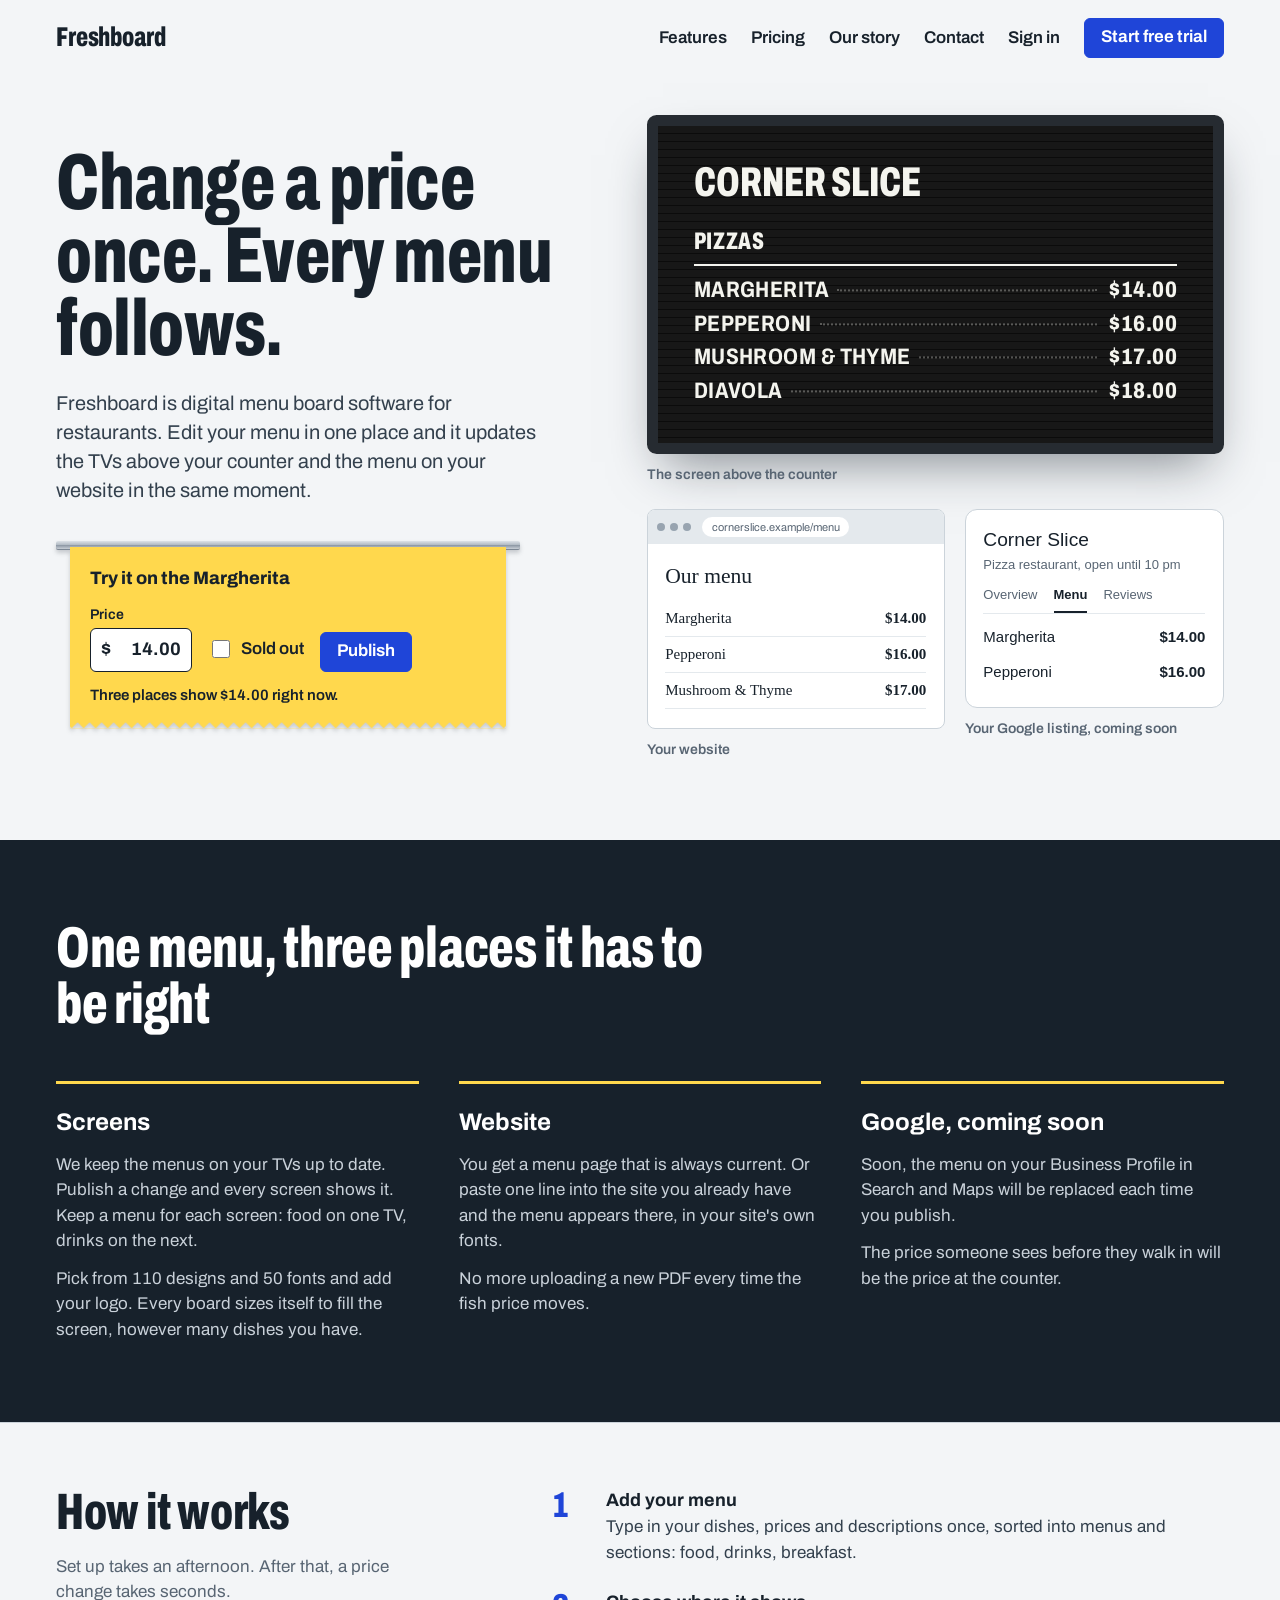
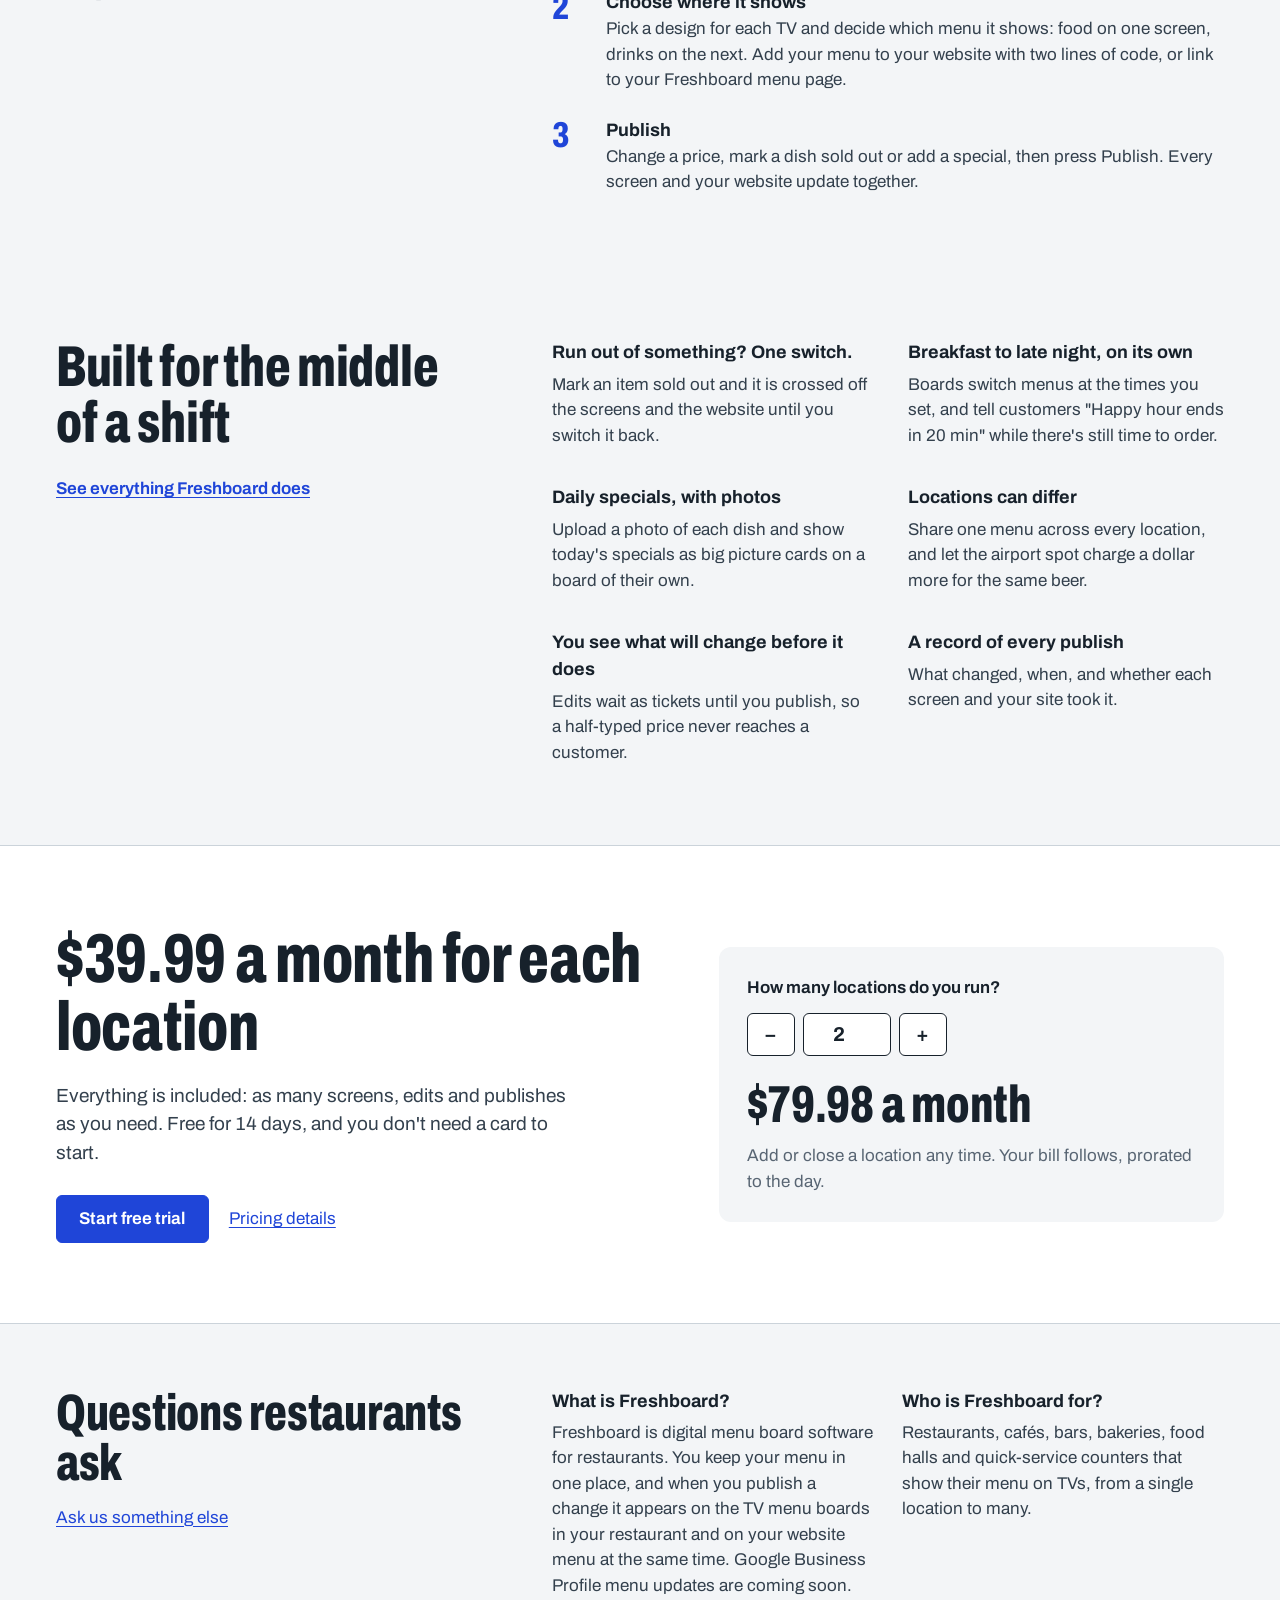
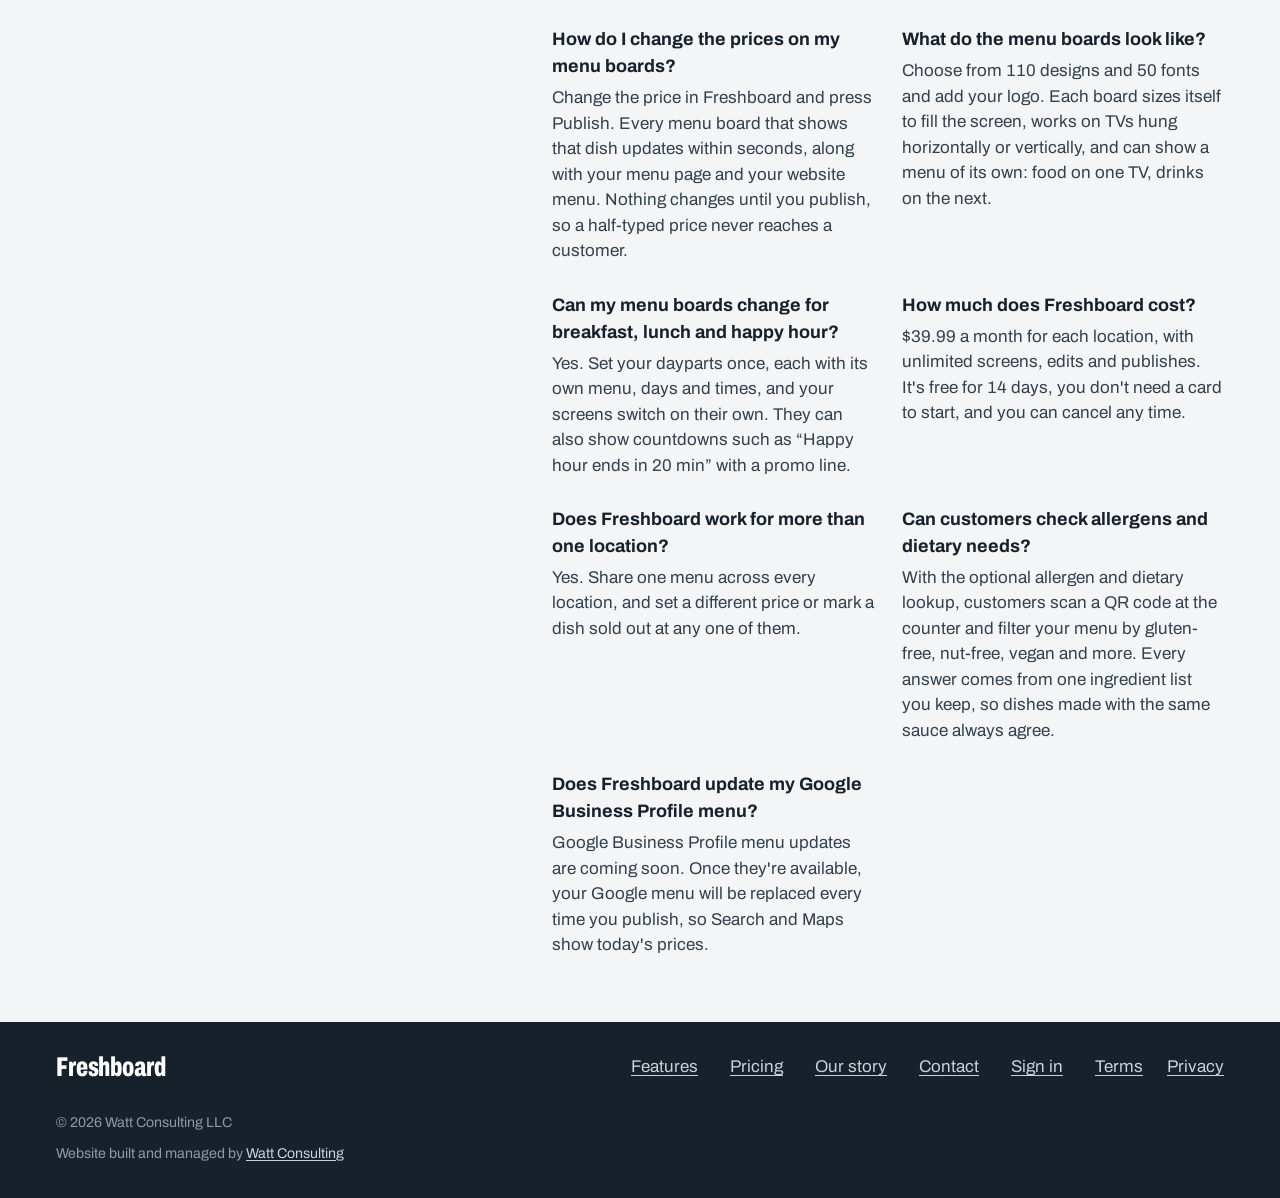
==== commit d9664420: "Add the Our story page" ====
--- a/index.html
+++ b/index.html
@@ -28,7 +28,7 @@
   <link rel="preconnect" href="https://fonts.googleapis.com">
   <link rel="preconnect" href="https://fonts.gstatic.com" crossorigin>
   <link href="https://fonts.googleapis.com/css2?family=Archivo:wdth,wght@62..125,100..900&display=swap" rel="stylesheet">
-  <link rel="stylesheet" href="/styles.css?v=20261019b">
+  <link rel="stylesheet" href="/styles.css?v=20261019c">
   <script type="application/ld+json">
 {
  "@context": "https://schema.org",
@@ -208,6 +208,7 @@
       <nav aria-label="Main">
         <a href="/features.html">Features</a>
         <a href="/pricing.html">Pricing</a>
+        <a href="/our-story.html">Our story</a>
         <a href="/contact.html">Contact</a>
         <a href="https://app.freshboard.org/app">Sign in</a>
         <a class="btn btn-primary" href="https://app.freshboard.org/app?signup">Start free trial</a>
@@ -432,6 +433,7 @@
       <span class="brand display">Freshboard</span>
       <a href="/features.html">Features</a>
       <a href="/pricing.html">Pricing</a>
+      <a href="/our-story.html">Our story</a>
       <a href="/contact.html">Contact</a>
       <a href="https://app.freshboard.org/app">Sign in</a>
       <span class="legal-links"><a href="/terms.html">Terms</a><a href="/privacy.html">Privacy</a></span>
--- a/styles.css
+++ b/styles.css
@@ -241,3 +241,24 @@
 .site-foot .legal-links { display: flex; gap: 1.5rem; }
 .steps-action { margin-top: 1.75rem; }
 .not-found-links { margin-top: 1.75rem; }
+
+/* ---- our story: a reading column, with one question set large ------------------------- */
+
+.story { padding: 0 0 4.5rem; }
+.story .wrap > * { max-width: 44rem; }
+.story h2 { font-size: clamp(1.9rem, 3.6vw, 2.6rem); margin: 3rem 0 1rem; }
+.story h2:first-child { margin-top: 0.5rem; }
+.story p, .story li, .story dd { font-size: 1.1875rem; line-height: 1.6; color: #2A3642; }
+.story p + p { margin-top: 1rem; }
+.story .included { margin: 1rem 0 1.25rem; gap: 0.75rem; }
+.story-question { margin: 2.75rem 0 2rem; padding: 1.75rem 2rem 2rem; background: var(--ticket); border-radius: 4px; }
+.story-question p { font-family: var(--font-display); font-stretch: 70%; font-weight: 800; font-size: clamp(2rem, 4.6vw, 3.25rem); line-height: 1; color: #111; }
+.beliefs { margin: 0; display: grid; grid-template-columns: repeat(3, minmax(0, 1fr)); gap: 1.75rem; }
+.story .wrap > .beliefs { max-width: 60rem; }
+.beliefs > div { border-top: 3px solid var(--ink); padding-top: 0.9rem; }
+.beliefs dt { font-weight: 700; font-size: 1.125rem; margin-bottom: 0.35rem; }
+.beliefs dd { margin: 0; font-size: 1.0625rem; }
+@media (max-width: 40rem) {
+  .beliefs { grid-template-columns: 1fr; }
+  .story-question { padding: 1.25rem 1.25rem 1.5rem; }
+}
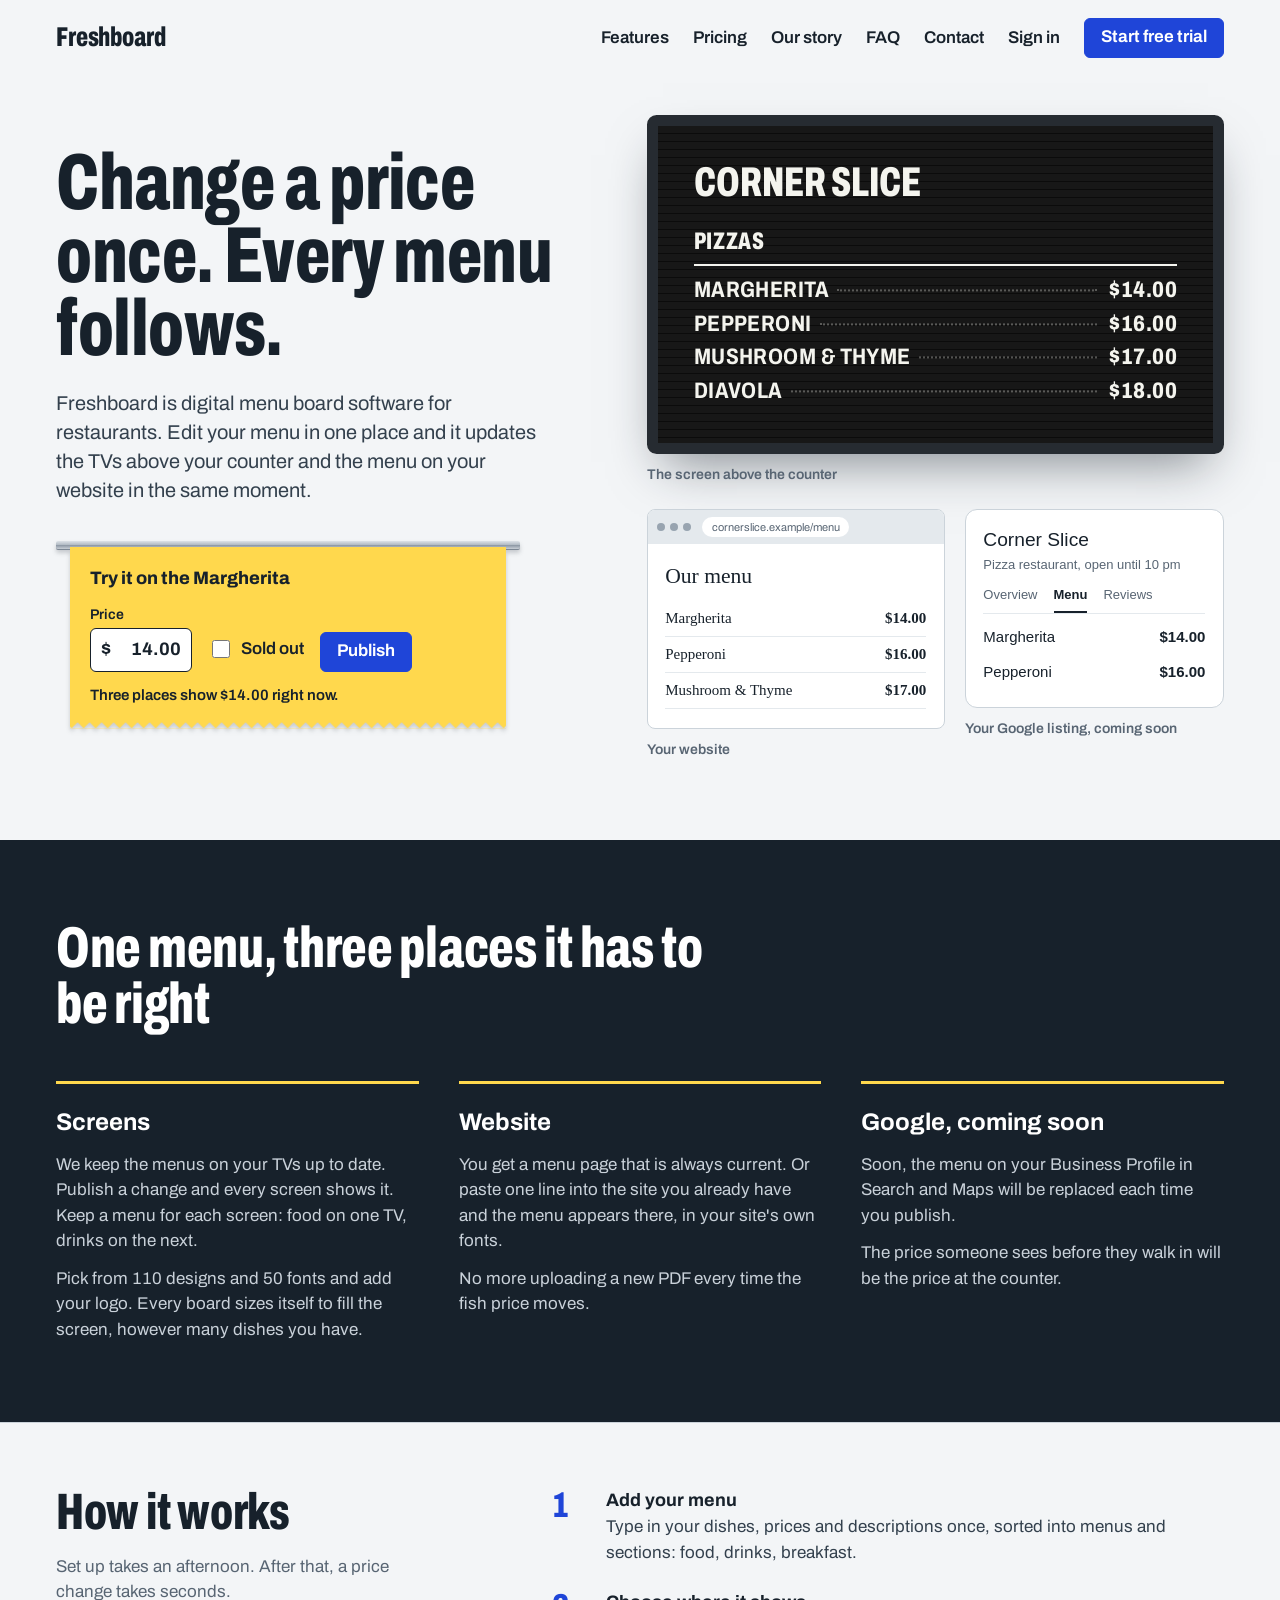
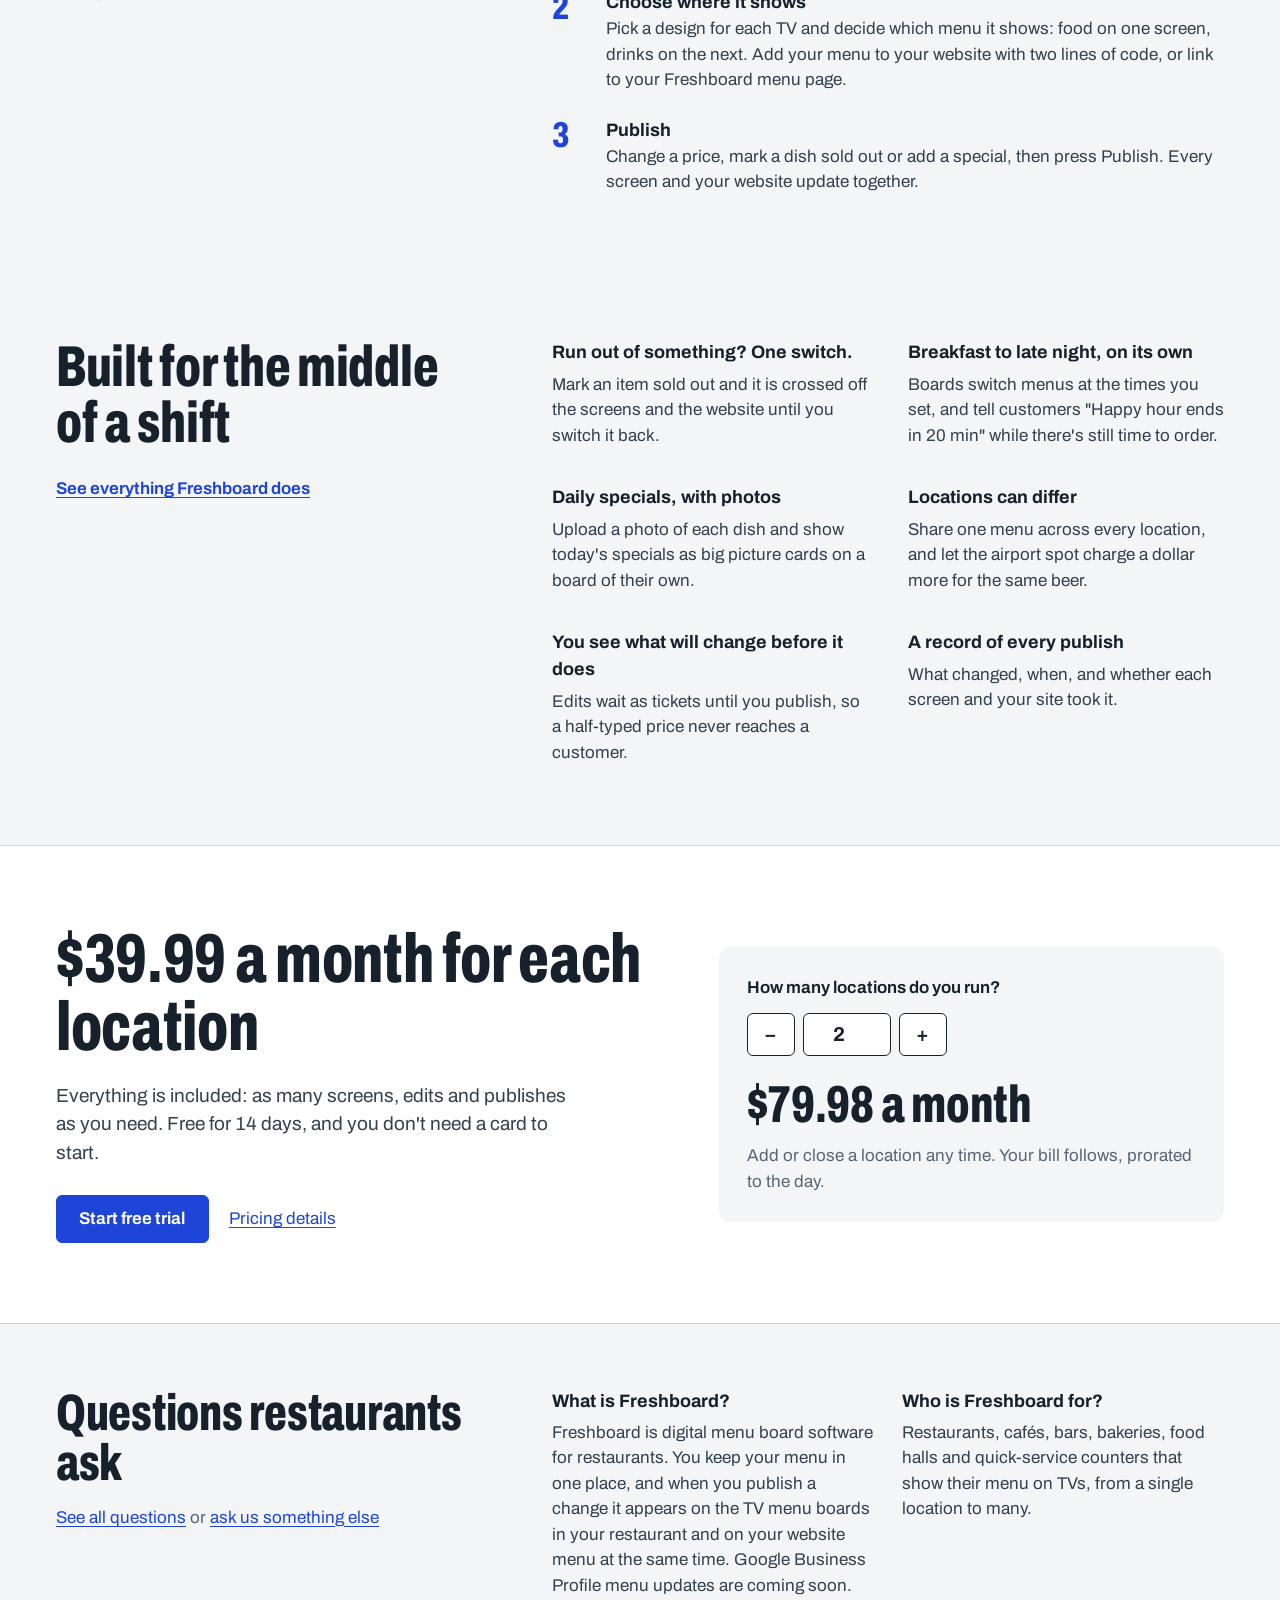
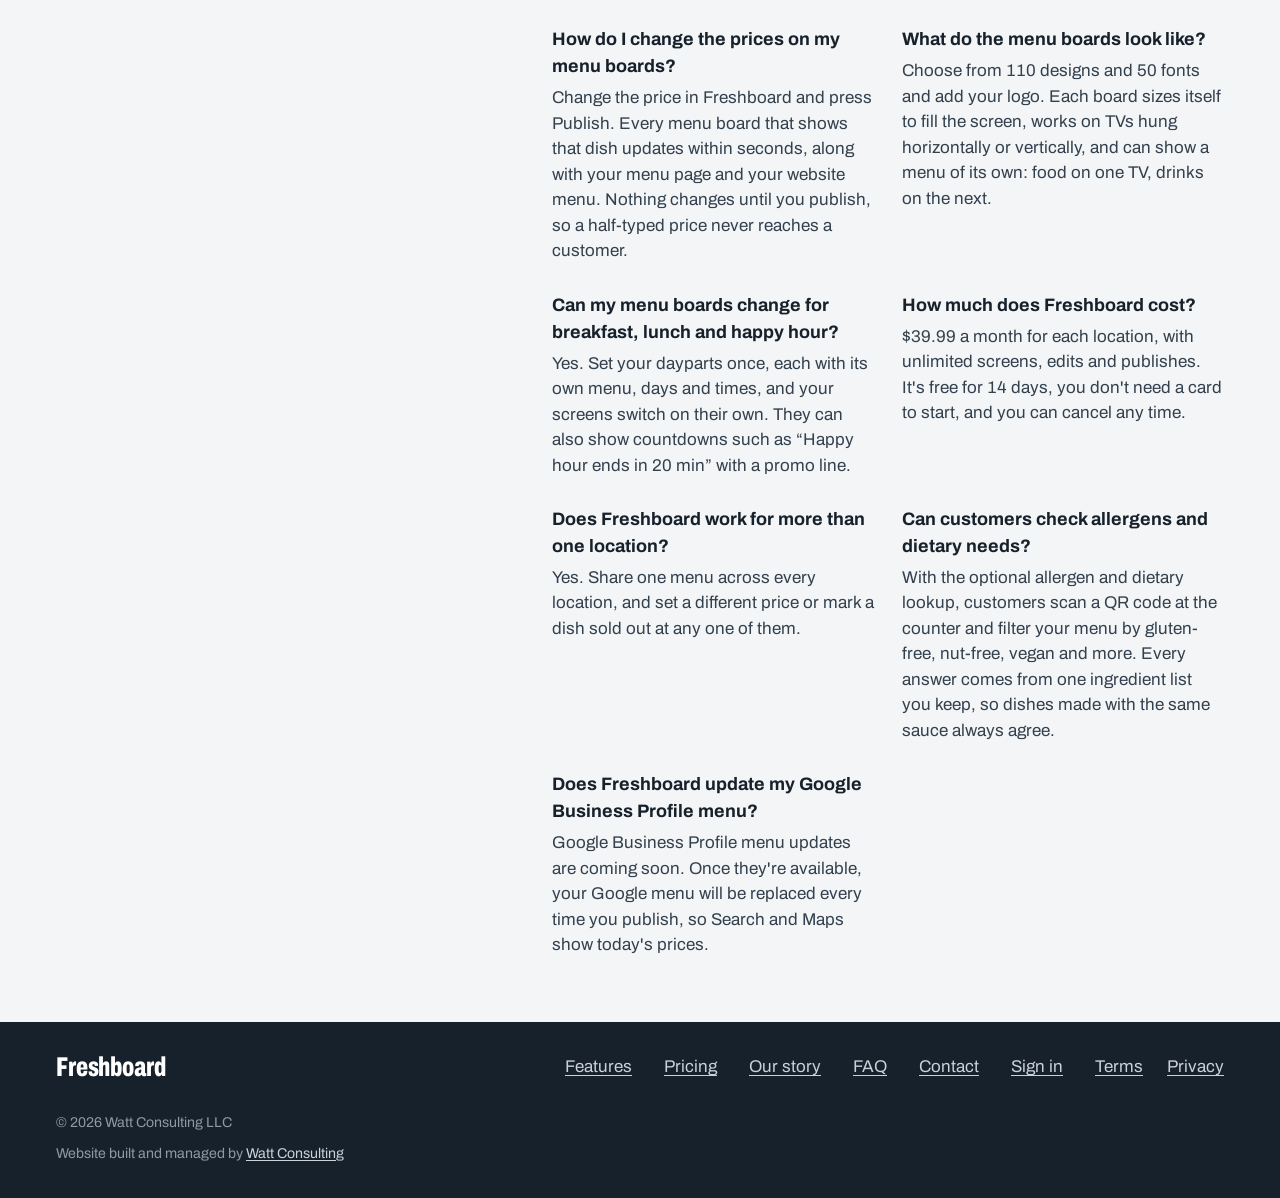
==== commit e9283e57: "Add the FAQ page (41 questions), linked from every page; question markup lives on it alone" ====
--- a/index.html
+++ b/index.html
@@ -28,16 +28,13 @@
   <link rel="preconnect" href="https://fonts.googleapis.com">
   <link rel="preconnect" href="https://fonts.gstatic.com" crossorigin>
   <link href="https://fonts.googleapis.com/css2?family=Archivo:wdth,wght@62..125,100..900&display=swap" rel="stylesheet">
-  <link rel="stylesheet" href="/styles.css?v=20261019c">
+  <link rel="stylesheet" href="/styles.css?v=20261019e">
   <script type="application/ld+json">
 {
  "@context": "https://schema.org",
  "@graph": [
   {
-   "@type": [
-    "WebPage",
-    "FAQPage"
-   ],
+   "@type": "WebPage",
    "@id": "https://freshboard.org/#webpage",
    "url": "https://freshboard.org/",
    "name": "Freshboard: Digital Menu Board Software for Restaurants",
@@ -46,80 +43,6 @@
     "@id": "https://freshboard.org/#website"
    },
    "inLanguage": "en-US",
-   "mainEntity": [
-    {
-     "@type": "Question",
-     "name": "What is Freshboard?",
-     "acceptedAnswer": {
-      "@type": "Answer",
-      "text": "Freshboard is digital menu board software for restaurants. You keep your menu in one place, and when you publish a change it appears on the TV menu boards in your restaurant and on your website menu at the same time. Google Business Profile menu updates are coming soon."
-     }
-    },
-    {
-     "@type": "Question",
-     "name": "Who is Freshboard for?",
-     "acceptedAnswer": {
-      "@type": "Answer",
-      "text": "Restaurants, cafés, bars, bakeries, food halls and quick-service counters that show their menu on TVs, from a single location to many."
-     }
-    },
-    {
-     "@type": "Question",
-     "name": "How do I change the prices on my menu boards?",
-     "acceptedAnswer": {
-      "@type": "Answer",
-      "text": "Change the price in Freshboard and press Publish. Every menu board that shows that dish updates within seconds, along with your menu page and your website menu. Nothing changes until you publish, so a half-typed price never reaches a customer."
-     }
-    },
-    {
-     "@type": "Question",
-     "name": "What do the menu boards look like?",
-     "acceptedAnswer": {
-      "@type": "Answer",
-      "text": "Choose from 110 designs and 50 fonts and add your logo. Each board sizes itself to fill the screen, works on TVs hung horizontally or vertically, and can show a menu of its own: food on one TV, drinks on the next."
-     }
-    },
-    {
-     "@type": "Question",
-     "name": "Can my menu boards change for breakfast, lunch and happy hour?",
-     "acceptedAnswer": {
-      "@type": "Answer",
-      "text": "Yes. Set your dayparts once, each with its own menu, days and times, and your screens switch on their own. They can also show countdowns such as “Happy hour ends in 20 min” with a promo line."
-     }
-    },
-    {
-     "@type": "Question",
-     "name": "How much does Freshboard cost?",
-     "acceptedAnswer": {
-      "@type": "Answer",
-      "text": "$39.99 a month for each location, with unlimited screens, edits and publishes. It's free for 14 days, you don't need a card to start, and you can cancel any time."
-     }
-    },
-    {
-     "@type": "Question",
-     "name": "Does Freshboard work for more than one location?",
-     "acceptedAnswer": {
-      "@type": "Answer",
-      "text": "Yes. Share one menu across every location, and set a different price or mark a dish sold out at any one of them."
-     }
-    },
-    {
-     "@type": "Question",
-     "name": "Can customers check allergens and dietary needs?",
-     "acceptedAnswer": {
-      "@type": "Answer",
-      "text": "With the optional allergen and dietary lookup, customers scan a QR code at the counter and filter your menu by gluten-free, nut-free, vegan and more. Every answer comes from one ingredient list you keep, so dishes made with the same sauce always agree."
-     }
-    },
-    {
-     "@type": "Question",
-     "name": "Does Freshboard update my Google Business Profile menu?",
-     "acceptedAnswer": {
-      "@type": "Answer",
-      "text": "Google Business Profile menu updates are coming soon. Once they're available, your Google menu will be replaced every time you publish, so Search and Maps show today's prices."
-     }
-    }
-   ],
    "about": {
     "@id": "https://freshboard.org/#software"
    }
@@ -209,6 +132,7 @@
         <a href="/features.html">Features</a>
         <a href="/pricing.html">Pricing</a>
         <a href="/our-story.html">Our story</a>
+        <a href="/faq.html">FAQ</a>
         <a href="/contact.html">Contact</a>
         <a href="https://app.freshboard.org/app">Sign in</a>
         <a class="btn btn-primary" href="https://app.freshboard.org/app?signup">Start free trial</a>
@@ -384,7 +308,7 @@
       <div class="wrap topic-grid">
         <div>
           <h2 class="display">Questions restaurants ask</h2>
-          <p class="aside"><a href="/contact.html">Ask us something else</a></p>
+          <p class="aside"><a href="/faq.html">See all questions</a> or <a href="/contact.html">ask us something else</a></p>
         </div>
         <dl>
           <div>
@@ -434,6 +358,7 @@
       <a href="/features.html">Features</a>
       <a href="/pricing.html">Pricing</a>
       <a href="/our-story.html">Our story</a>
+      <a href="/faq.html">FAQ</a>
       <a href="/contact.html">Contact</a>
       <a href="https://app.freshboard.org/app">Sign in</a>
       <span class="legal-links"><a href="/terms.html">Terms</a><a href="/privacy.html">Privacy</a></span>
--- a/styles.css
+++ b/styles.css
@@ -262,3 +262,24 @@
   .beliefs { grid-template-columns: 1fr; }
   .story-question { padding: 1.25rem 1.25rem 1.5rem; }
 }
+
+/* ---- FAQ: jump to a topic -------------------------------------------------------------- */
+
+.faq-topics ul { list-style: none; margin: 1.75rem 0 0; padding: 0; display: flex; flex-wrap: wrap; gap: 0.5rem; }
+.faq-topics a { display: inline-block; padding: 0.4rem 0.85rem; border: 1.5px solid var(--ink); border-radius: 999px; color: var(--ink); text-decoration: none; font-weight: 600; font-size: 0.9375rem; background: var(--paper); }
+.faq-topics a:hover { background: var(--ticket); }
+.faq dd a { font-weight: 600; }
+/* Jumping to a topic leaves room above its heading. */
+.faq[id] { scroll-margin-top: 1rem; }
+
+/* ---- the top bar on tablets and small laptops: seven links have to fit ------------------- */
+
+.site-head nav a { white-space: nowrap; }
+@media (max-width: 56rem) {
+  .site-head nav { gap: 1rem; }
+  .site-head nav a:not(.btn) { font-size: 0.9375rem; }
+}
+/* Tablets: Our story and FAQ step out of the top bar (every footer still links them). */
+@media (max-width: 50rem) {
+  .site-head nav a[href="/our-story.html"], .site-head nav a[href="/faq.html"] { display: none; }
+}
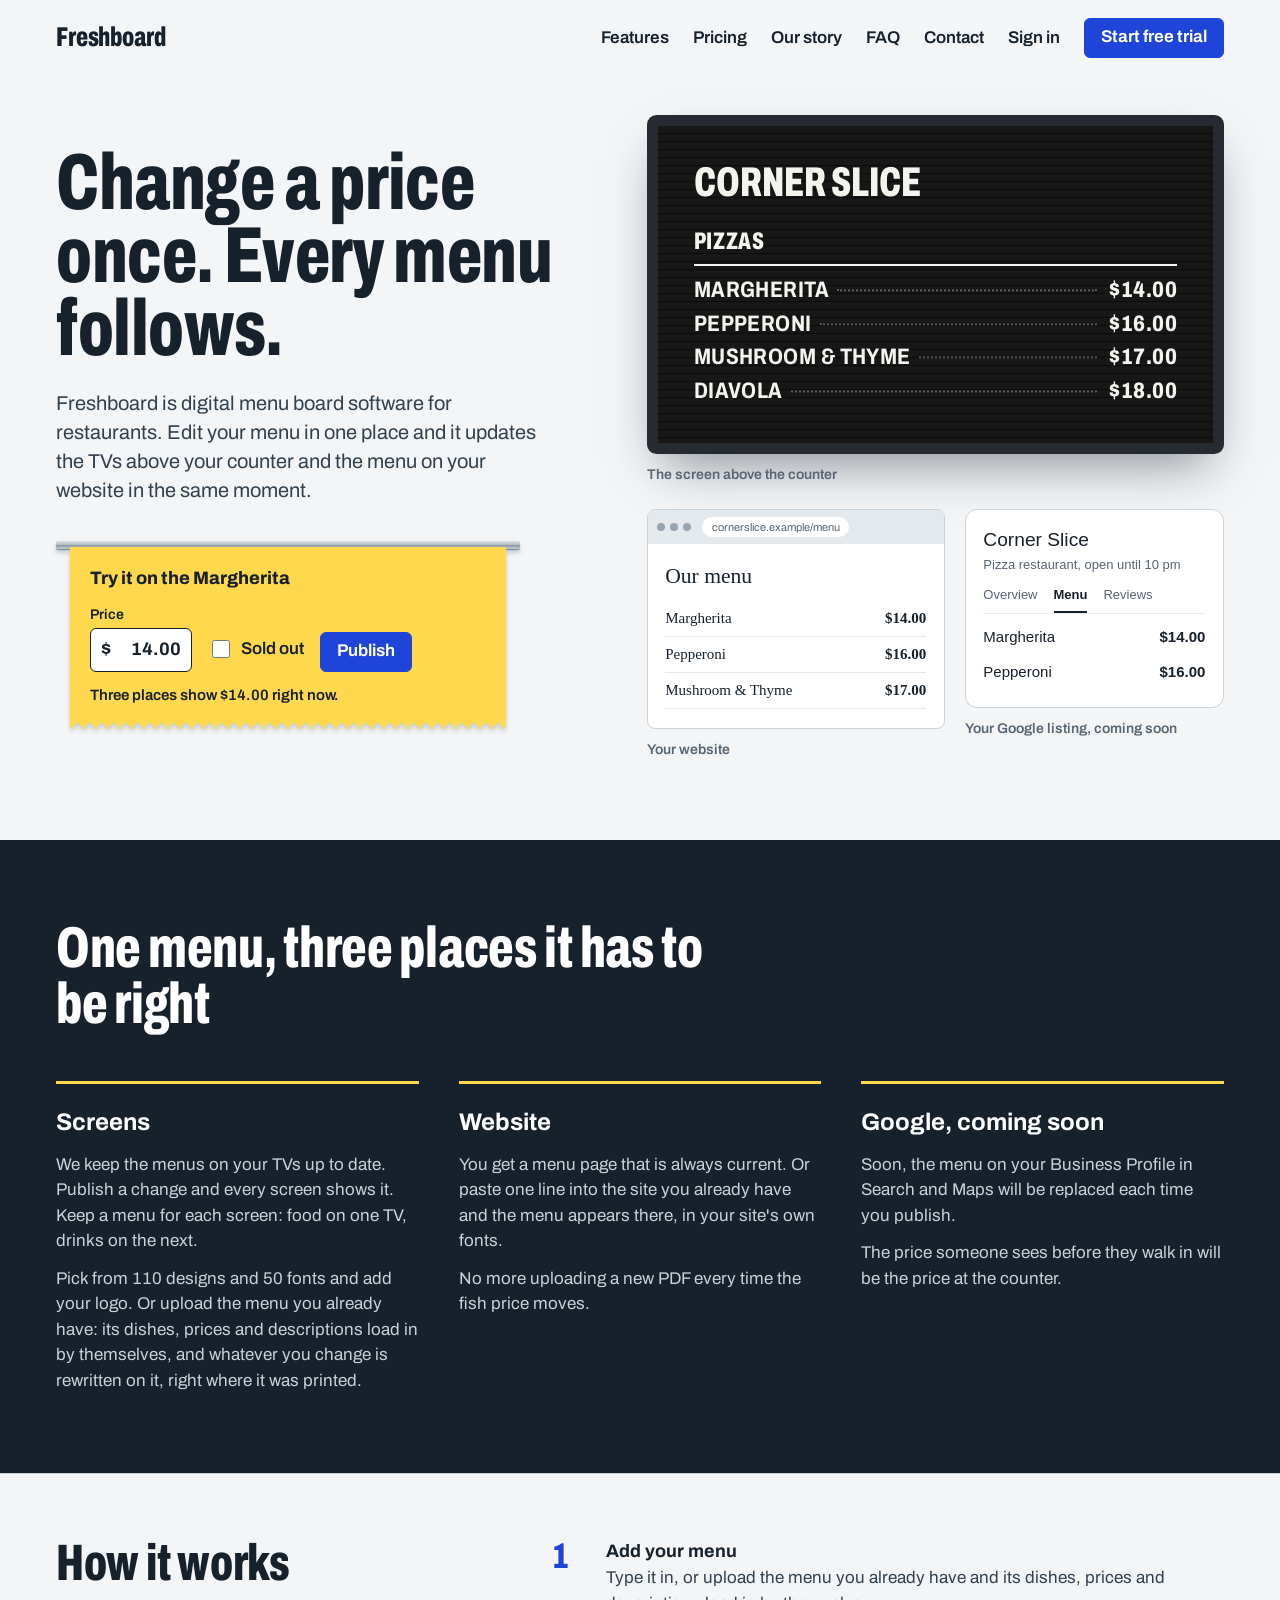
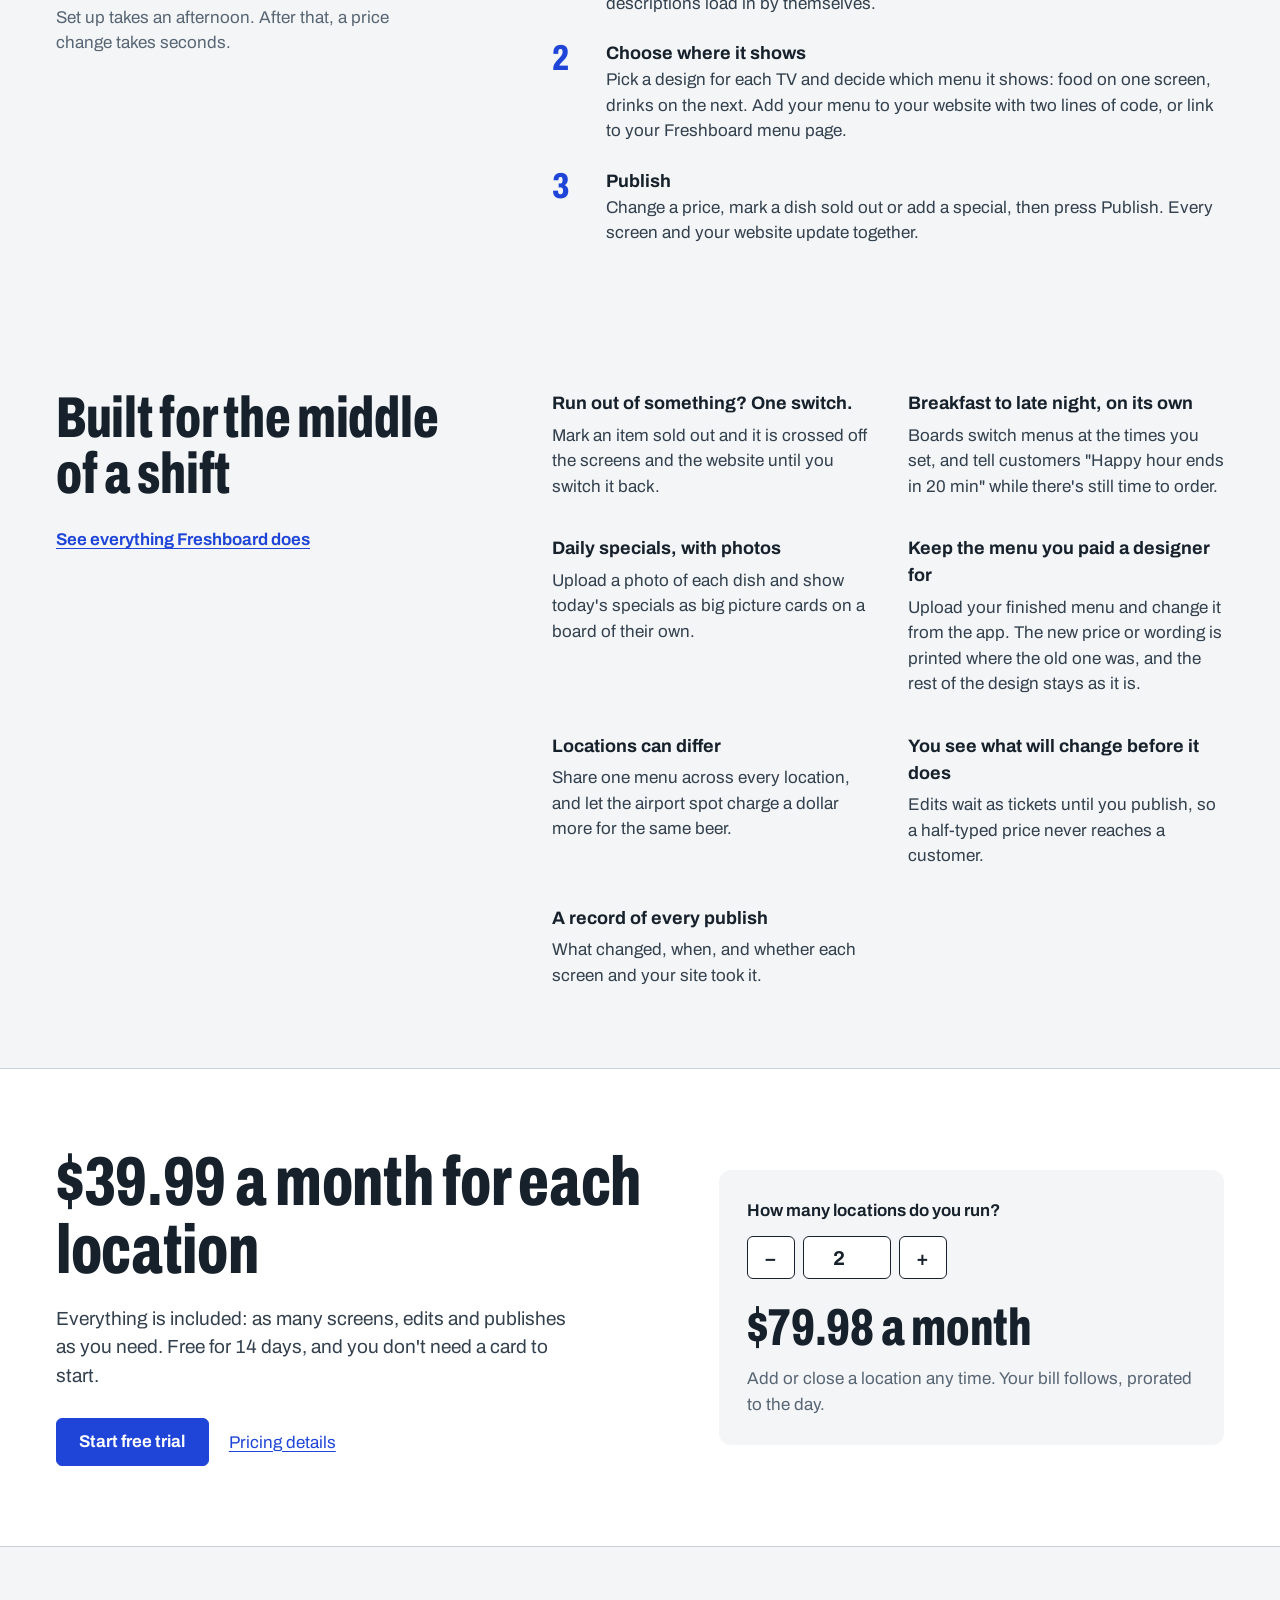
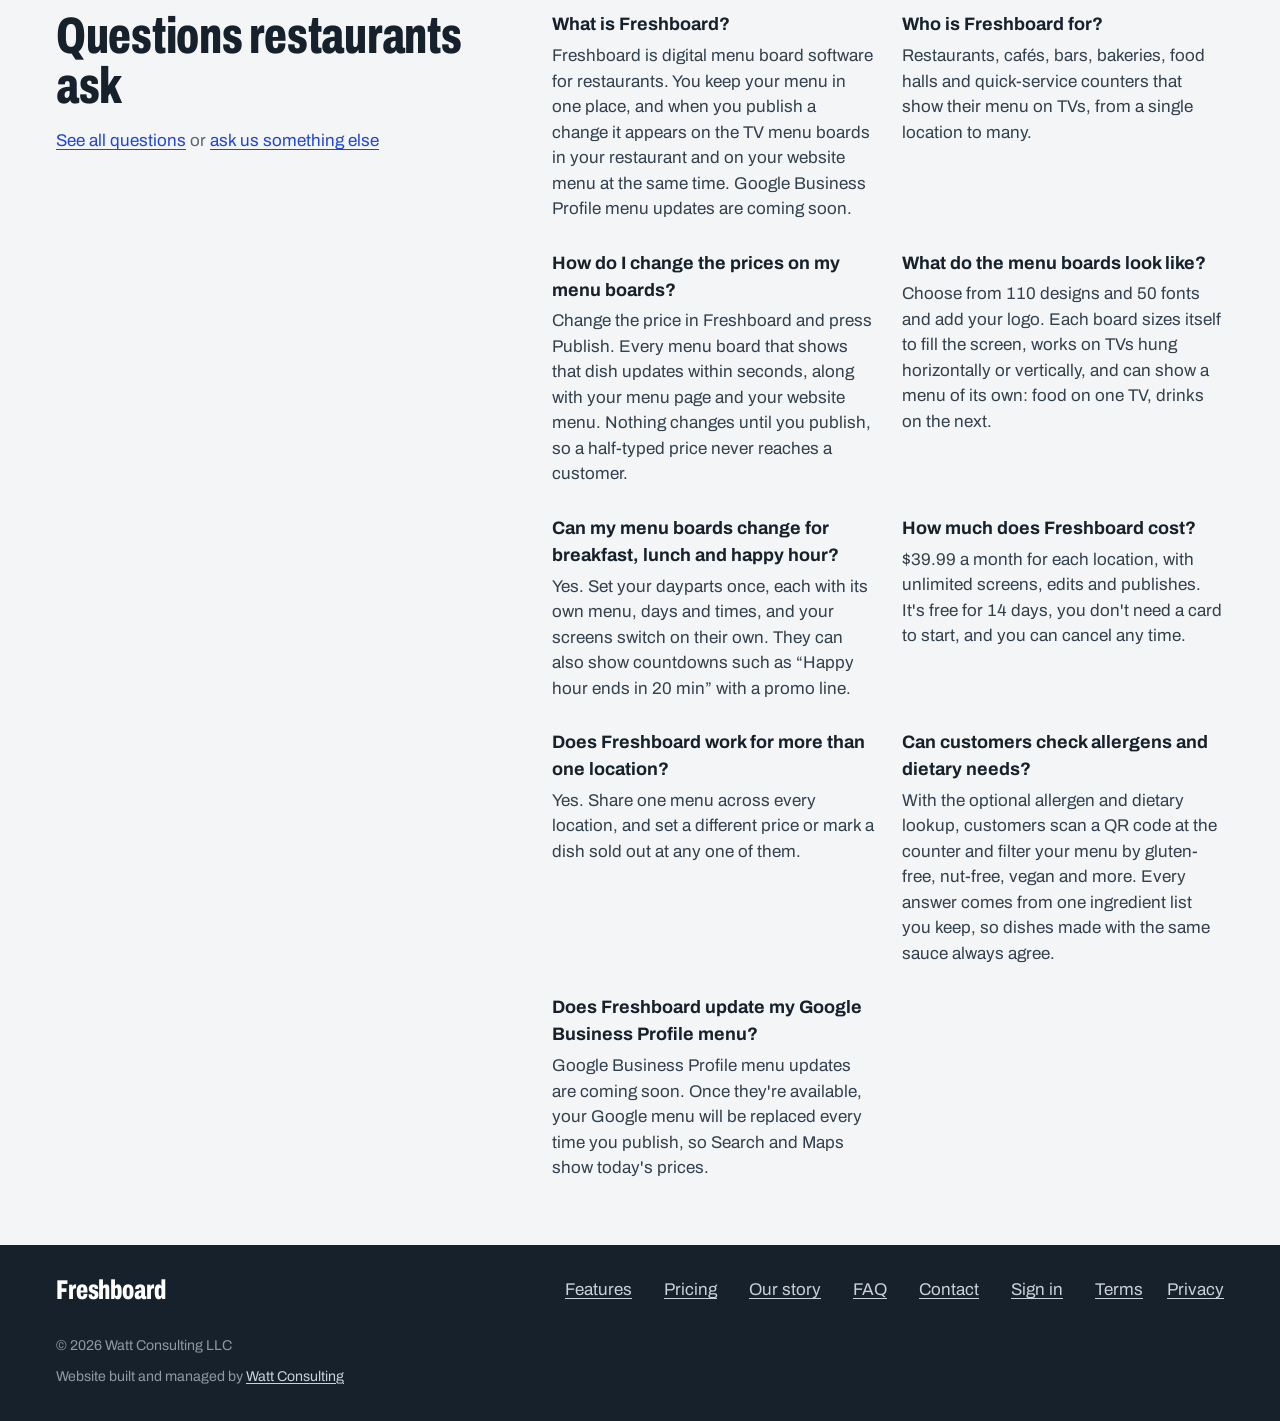
==== commit 9446e8af: "Bring back keeping your own menu: features, home, pricing, contact, FAQ and llms.txt" ====
--- a/index.html
+++ b/index.html
@@ -54,7 +54,7 @@
    "legalName": "Watt Consulting LLC",
    "url": "https://freshboard.org/",
    "logo": "https://freshboard.org/icon-512.png",
-   "email": "ryan@wattconsulting.net",
+   "email": "info@freshboard.org",
    "address": {
     "@type": "PostalAddress",
     "addressRegion": "WA",
@@ -63,7 +63,7 @@
    "contactPoint": {
     "@type": "ContactPoint",
     "contactType": "customer support",
-    "email": "ryan@wattconsulting.net",
+    "email": "info@freshboard.org",
     "availableLanguage": "en"
    }
   },
@@ -90,6 +90,7 @@
    "featureList": [
     "Menu boards on any TV, horizontal or vertical",
     "110 designs and 50 fonts, with your logo",
+    "Your own finished menu design, read and kept current",
     "Breakfast, lunch, happy hour and late-night dayparts with countdowns",
     "Daily specials boards with photos",
     "Website menu page and embed",
@@ -217,7 +218,7 @@
           <article>
             <h3>Screens</h3>
             <p>We keep the menus on your TVs up to date. Publish a change and every screen shows it. Keep a menu for each screen: food on one TV, drinks on the next.</p>
-            <p>Pick from 110 designs and 50 fonts and add your logo. Every board sizes itself to fill the screen, however many dishes you have.</p>
+            <p>Pick from 110 designs and 50 fonts and add your logo. Or upload the menu you already have: its dishes, prices and descriptions load in by themselves, and whatever you change is rewritten on it, right where it was printed.</p>
           </article>
           <article>
             <h3>Website</h3>
@@ -240,7 +241,7 @@
           <p class="aside">Set up takes an afternoon. After that, a price change takes seconds.</p>
         </div>
         <ol class="steps">
-          <li><strong>Add your menu</strong><span>Type in your dishes, prices and descriptions once, sorted into menus and sections: food, drinks, breakfast.</span></li>
+          <li><strong>Add your menu</strong><span>Type it in, or upload the menu you already have and its dishes, prices and descriptions load in by themselves.</span></li>
           <li><strong>Choose where it shows</strong><span>Pick a design for each TV and decide which menu it shows: food on one screen, drinks on the next. Add your menu to your website with two lines of code, or link to your Freshboard menu page.</span></li>
           <li><strong>Publish</strong><span>Change a price, mark a dish sold out or add a special, then press Publish. Every screen and your website update together.</span></li>
         </ol>
@@ -265,6 +266,10 @@
           <div>
             <dt>Daily specials, with photos</dt>
             <dd>Upload a photo of each dish and show today's specials as big picture cards on a board of their own.</dd>
+          </div>
+          <div>
+            <dt>Keep the menu you paid a designer for</dt>
+            <dd>Upload your finished menu and change it from the app. The new price or wording is printed where the old one was, and the rest of the design stays as it is.</dd>
           </div>
           <div>
             <dt>Locations can differ</dt>
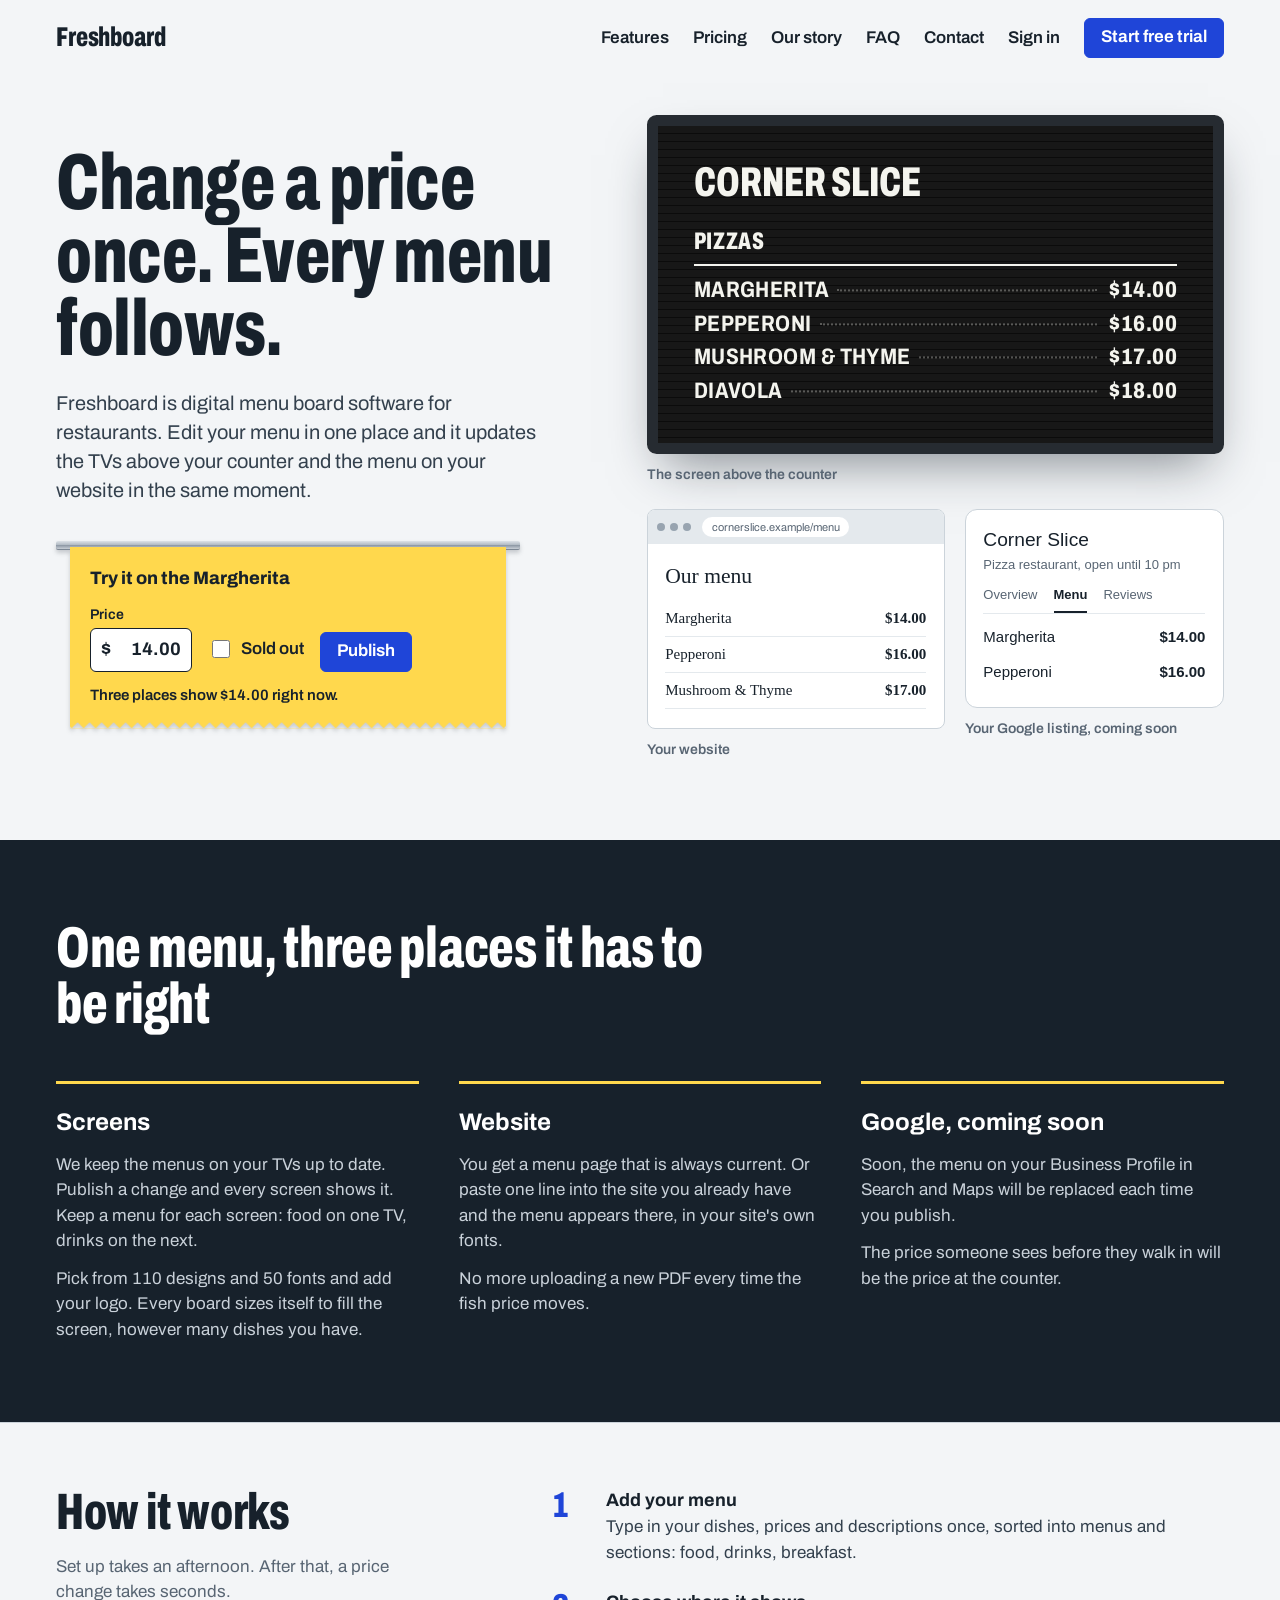
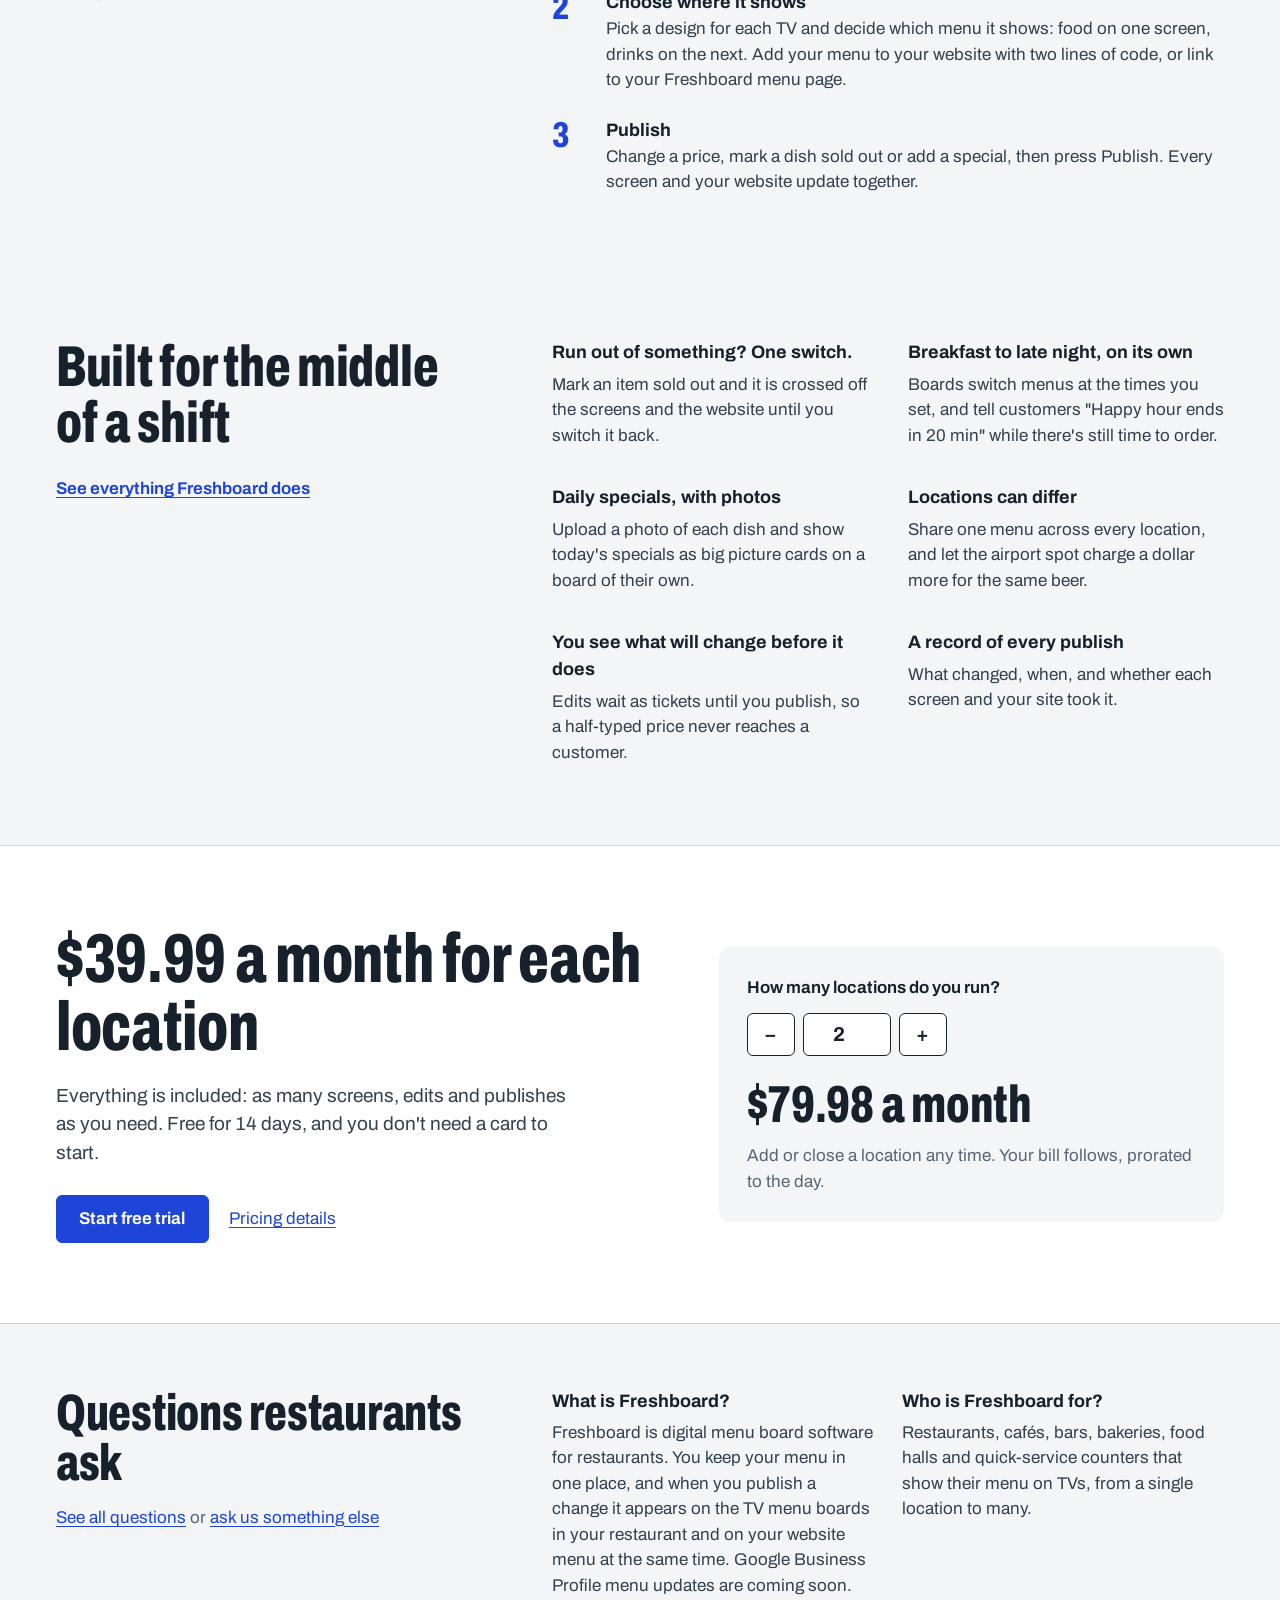
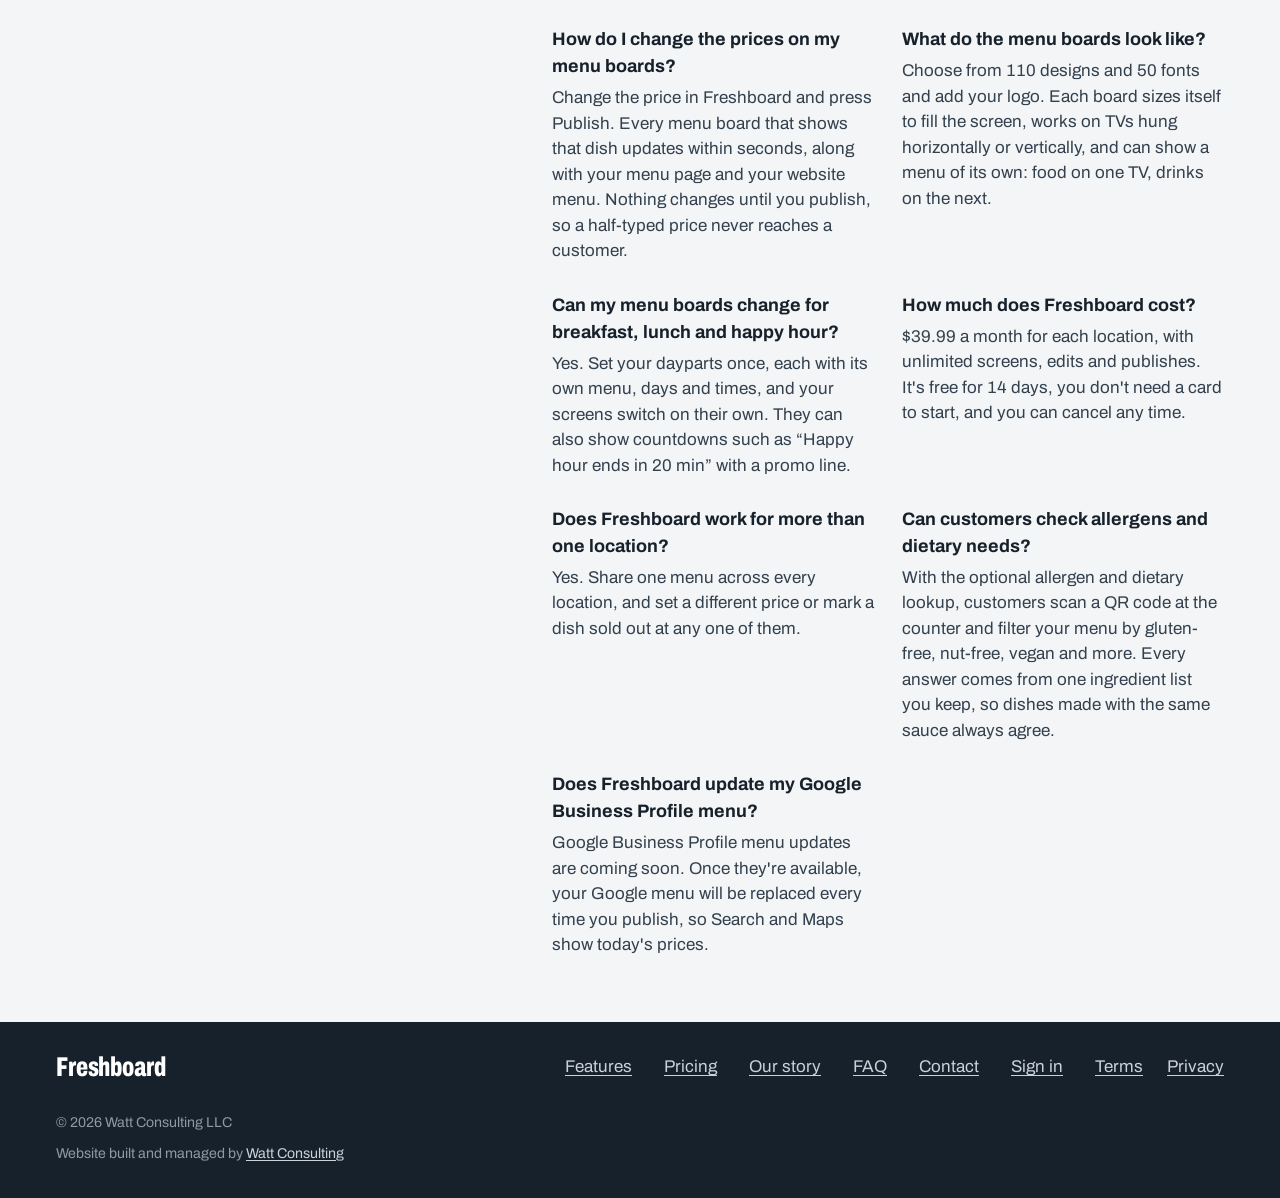
==== commit ebd1a797: "Website: take off uploading your own menu and the design service for now Undoes 9446e8a, c53b30e and" ====
--- a/index.html
+++ b/index.html
@@ -90,7 +90,6 @@
    "featureList": [
     "Menu boards on any TV, horizontal or vertical",
     "110 designs and 50 fonts, with your logo",
-    "Your own finished menu design, read and kept current",
     "Breakfast, lunch, happy hour and late-night dayparts with countdowns",
     "Daily specials boards with photos",
     "Website menu page and embed",
@@ -218,7 +217,7 @@
           <article>
             <h3>Screens</h3>
             <p>We keep the menus on your TVs up to date. Publish a change and every screen shows it. Keep a menu for each screen: food on one TV, drinks on the next.</p>
-            <p>Pick from 110 designs and 50 fonts and add your logo. Or upload the menu you already have: its dishes, prices and descriptions load in by themselves, and whatever you change is rewritten on it, right where it was printed.</p>
+            <p>Pick from 110 designs and 50 fonts and add your logo. Every board sizes itself to fill the screen, however many dishes you have.</p>
           </article>
           <article>
             <h3>Website</h3>
@@ -241,7 +240,7 @@
           <p class="aside">Set up takes an afternoon. After that, a price change takes seconds.</p>
         </div>
         <ol class="steps">
-          <li><strong>Add your menu</strong><span>Type it in, or upload the menu you already have and its dishes, prices and descriptions load in by themselves.</span></li>
+          <li><strong>Add your menu</strong><span>Type in your dishes, prices and descriptions once, sorted into menus and sections: food, drinks, breakfast.</span></li>
           <li><strong>Choose where it shows</strong><span>Pick a design for each TV and decide which menu it shows: food on one screen, drinks on the next. Add your menu to your website with two lines of code, or link to your Freshboard menu page.</span></li>
           <li><strong>Publish</strong><span>Change a price, mark a dish sold out or add a special, then press Publish. Every screen and your website update together.</span></li>
         </ol>
@@ -266,10 +265,6 @@
           <div>
             <dt>Daily specials, with photos</dt>
             <dd>Upload a photo of each dish and show today's specials as big picture cards on a board of their own.</dd>
-          </div>
-          <div>
-            <dt>Keep the menu you paid a designer for</dt>
-            <dd>Upload your finished menu and change it from the app. The new price or wording is printed where the old one was, and the rest of the design stays as it is.</dd>
           </div>
           <div>
             <dt>Locations can differ</dt>
